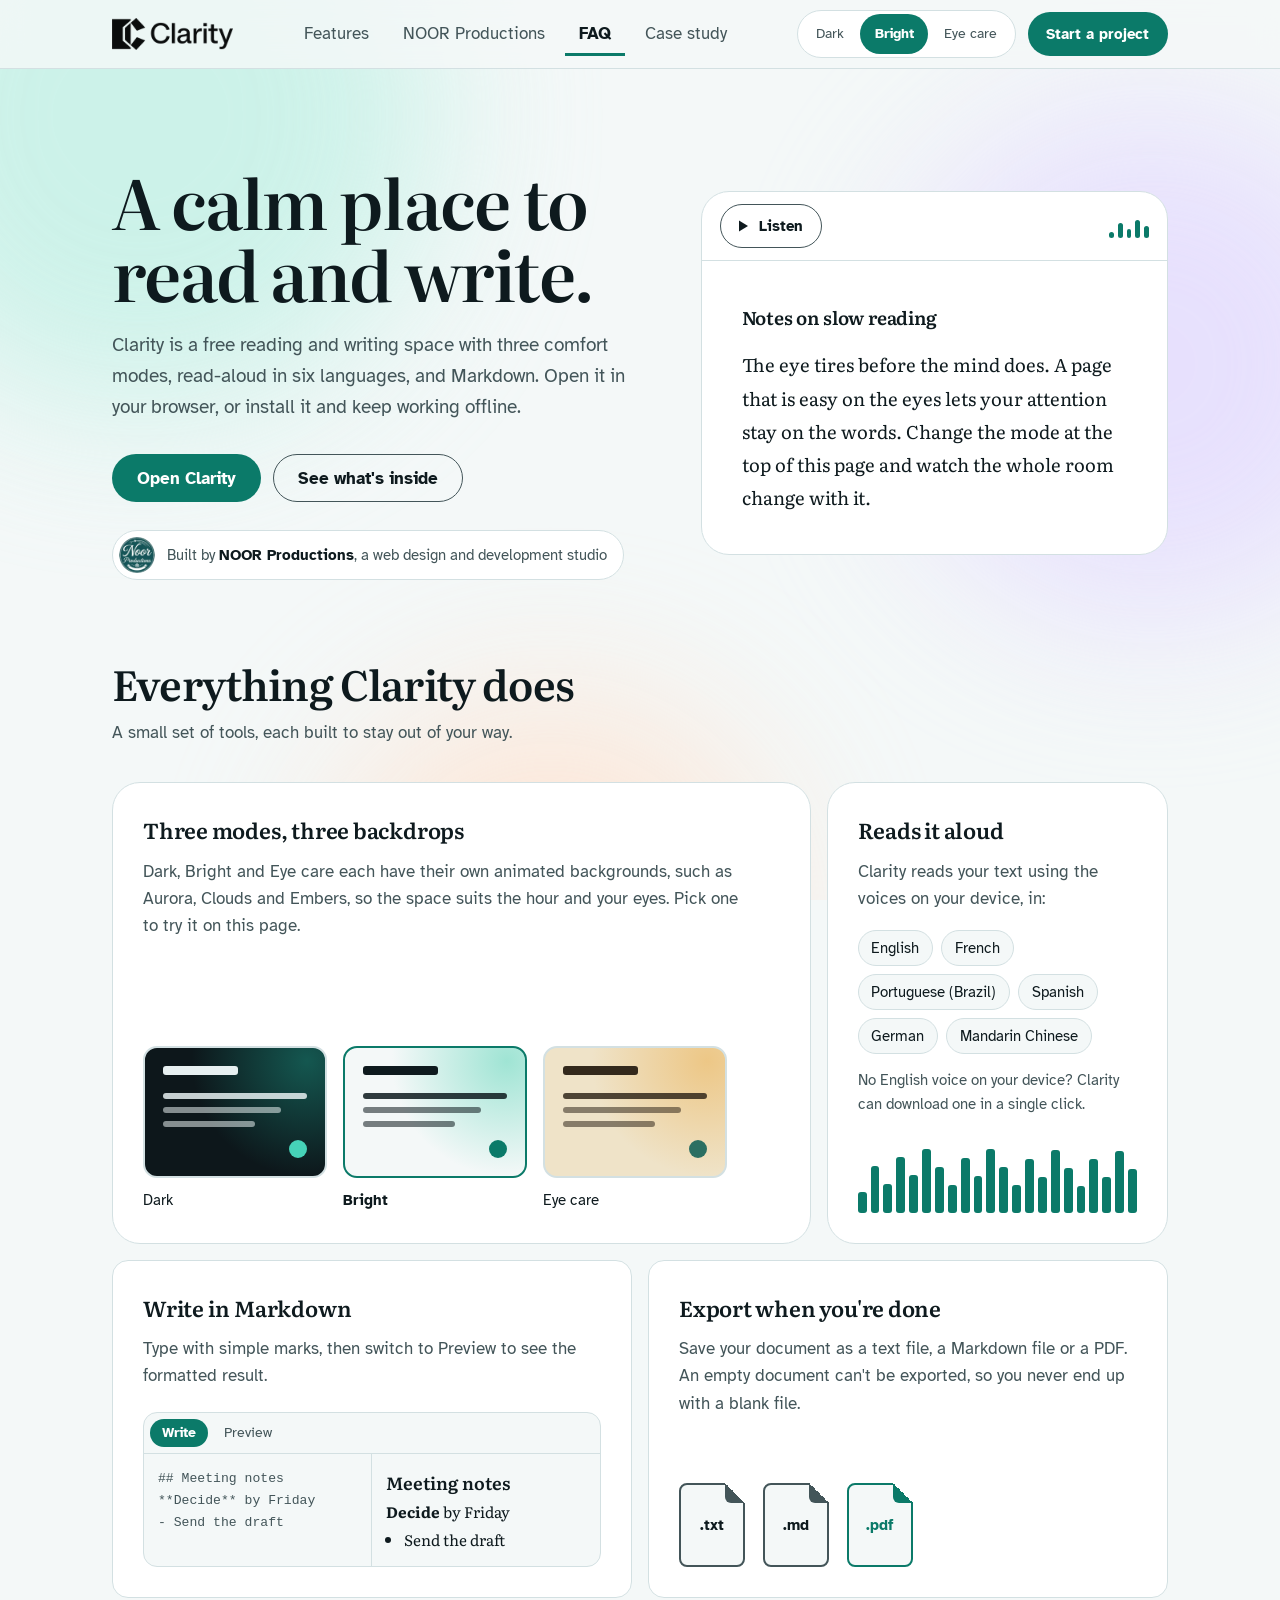
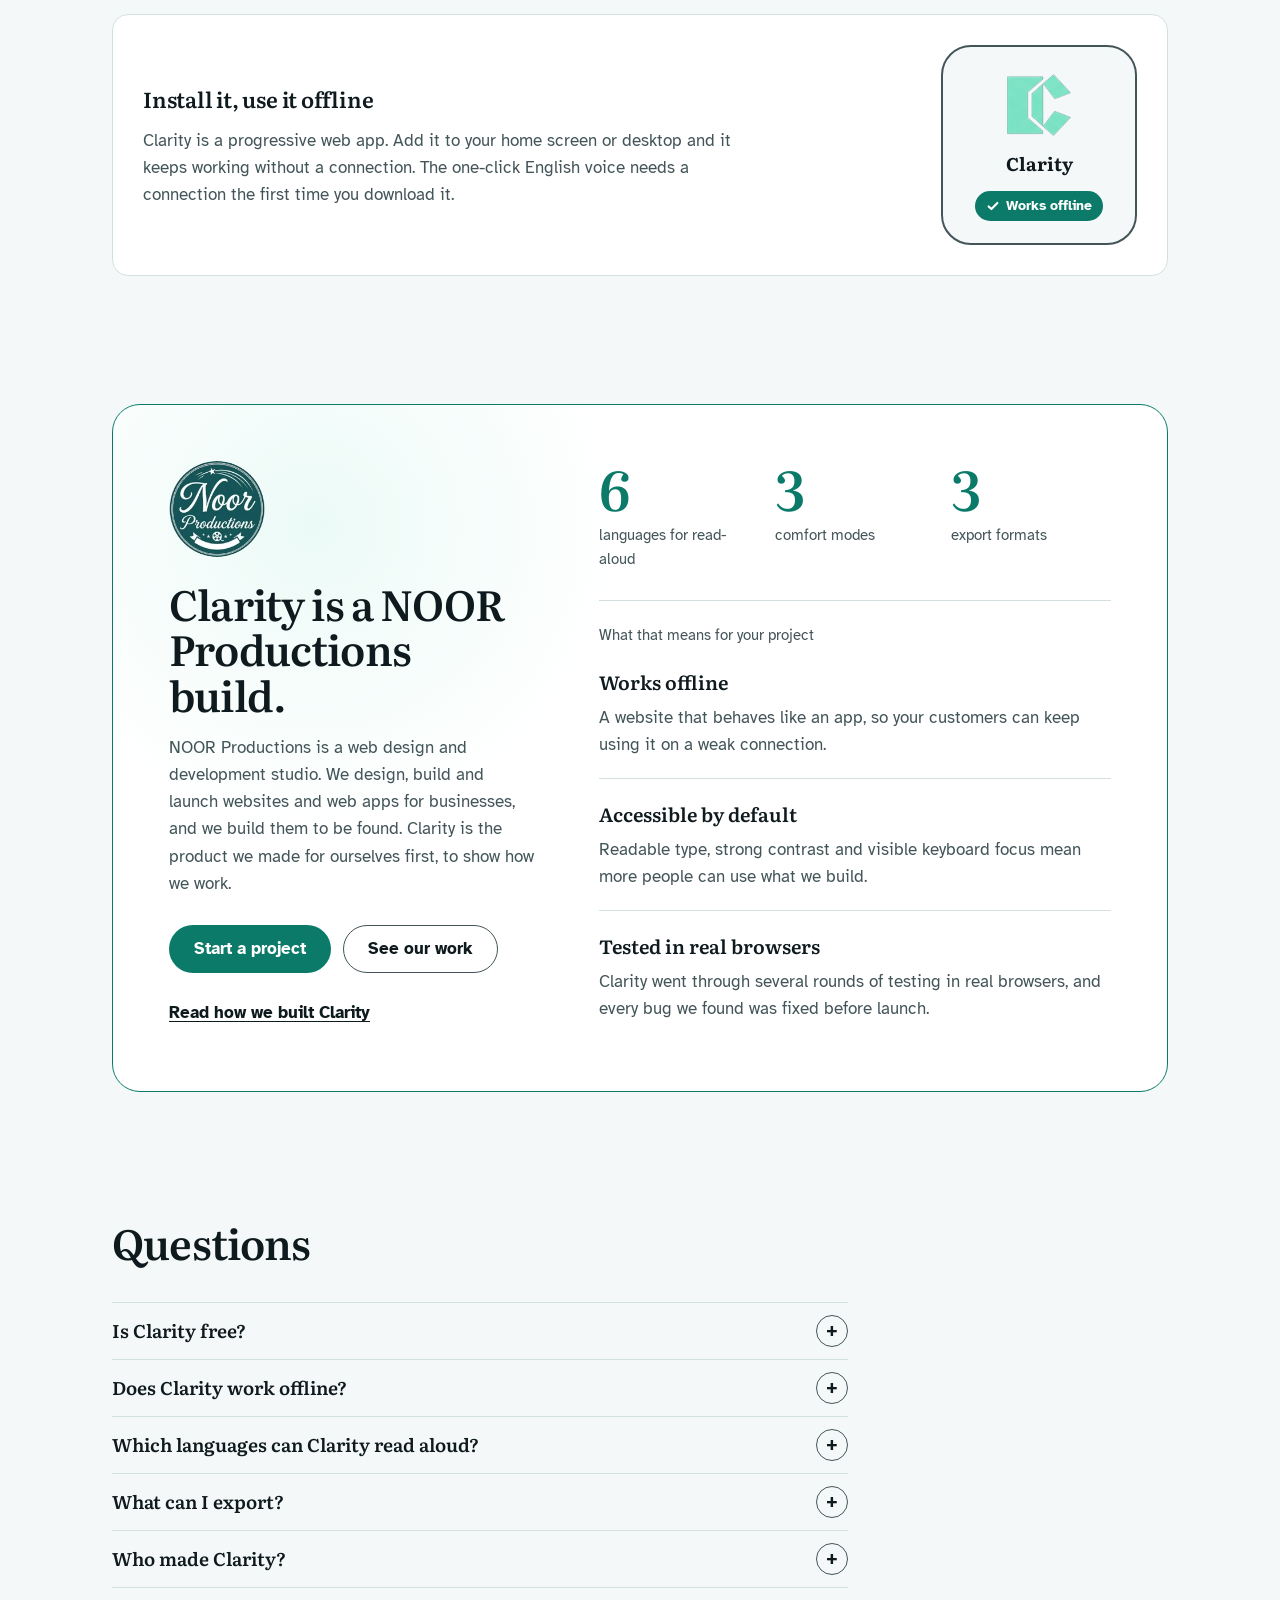
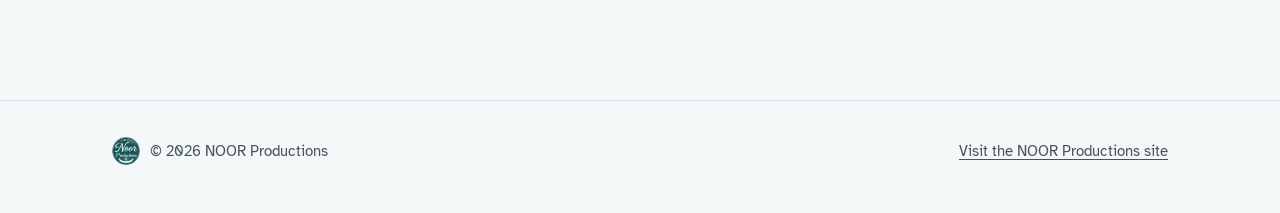
==== index.html @ 16b8c9b9 "main" ====
<!doctype html>
<html lang="en" data-mode="dark">
<head>
<meta charset="utf-8">
<meta name="viewport" content="width=device-width, initial-scale=1">
<title>Clarity: Free Reading &amp; Writing App with Read-Aloud</title>
<meta name="description" content="Free reading and writing app with dark, bright and eye-care modes, read-aloud in six languages, Markdown and offline use. Built by NOOR Productions.">
<meta name="author" content="NOOR Productions">
<meta name="application-name" content="Clarity">
<meta name="robots" content="index, follow, max-image-preview:large">
<meta name="theme-color" content="#0d171b">

<link rel="canonical" href="https://noor-productions.github.io/Clarity-Landing-Page/">
<meta property="og:url" content="https://noor-productions.github.io/Clarity-Landing-Page/">
<meta property="og:image" content="https://noor-productions.github.io/Clarity-Landing-Page/assets/og-image.png">
<meta name="twitter:image" content="https://noor-productions.github.io/Clarity-Landing-Page/assets/og-image.png">

<!--
  TO EDIT LATER: the NOOR Productions links (sk-abdus-sattar.github.io/noor-productions-site)
  still point to the old address. Replace them everywhere once that site has moved.
-->

<meta property="og:type" content="website">
<meta property="og:site_name" content="Clarity by NOOR Productions">
<meta property="og:title" content="Clarity: Free Reading &amp; Writing App with Read-Aloud">
<meta property="og:description" content="Three comfort modes, read-aloud in six languages, Markdown and offline use. Free, built by NOOR Productions.">
<meta property="og:image:width" content="1200">
<meta property="og:image:height" content="630">
<meta property="og:image:alt" content="The Clarity logo with the line: A calm place to read and write.">
<meta name="twitter:card" content="summary_large_image">
<meta name="twitter:title" content="Clarity: Free Reading &amp; Writing App with Read-Aloud">
<meta name="twitter:description" content="Three comfort modes, read-aloud in six languages, Markdown and offline use. Free, built by NOOR Productions.">

<link rel="icon" type="image/png" sizes="32x32" href="assets/favicon-32.png">
<link rel="icon" type="image/png" sizes="16x16" href="assets/favicon-16.png">
<link rel="apple-touch-icon" href="assets/apple-touch-icon-180.png">
<link rel="preconnect" href="https://fonts.googleapis.com">
<link rel="preconnect" href="https://fonts.gstatic.com" crossorigin>
<link href="https://fonts.googleapis.com/css2?family=Atkinson+Hyperlegible:ital,wght@0,400;0,700;1,400;1,700&family=Literata:ital,opsz,wght@0,7..72,400..700;1,7..72,400..700&display=swap" rel="stylesheet">

<script type="application/ld+json">
{
  "@context": "https://schema.org",
  "@graph": [
    {
      "@type": "WebApplication",
      "name": "Clarity",
      "description": "A free reading and writing app with three comfort modes, read-aloud, Markdown, export and offline use.",
      "applicationCategory": "ProductivityApplication",
      "operatingSystem": "Any",
      "browserRequirements": "Requires a modern web browser",
      "inLanguage": "en",
      "url": "https://noor-productions.github.io/Clarity-Landing-Page/",
      "image": "https://noor-productions.github.io/Clarity-Landing-Page/assets/og-image.png",
      "isAccessibleForFree": true,
      "offers": { "@type": "Offer", "price": "0", "priceCurrency": "USD" },
      "featureList": [
        "Dark, Bright and Eye care comfort modes",
        "Read-aloud in English, French, Portuguese (Brazil), Spanish, German and Mandarin Chinese",
        "Markdown writing with preview",
        "Export to .txt, .md and PDF",
        "Installable, works offline"
      ],
      "creator": { "@id": "https://sk-abdus-sattar.github.io/noor-productions-site/#organization" }
    },
    {
      "@type": "Organization",
      "@id": "https://sk-abdus-sattar.github.io/noor-productions-site/#organization",
      "name": "NOOR Productions",
      "url": "https://sk-abdus-sattar.github.io/noor-productions-site/",
      "description": "A web design and development studio that builds websites and web apps for businesses."
    }
  ]
}
</script>

<script>
  // Set the mode before first paint so the page never flashes the wrong theme.
  (function () {
    var mode = "dark";
    try {
      var saved = localStorage.getItem("clarity-landing-mode");
      if (saved === "dark" || saved === "bright" || saved === "eye") mode = saved;
      else if (window.matchMedia && matchMedia("(prefers-color-scheme: light)").matches) mode = "bright";
    } catch (e) {}
    document.documentElement.setAttribute("data-mode", mode);
  })();
</script>

<link rel="stylesheet" href="style.css">
</head>
<body>
<a class="skip" href="#main">Skip to content</a>

<div class="ambient" aria-hidden="true">
  <div class="blob b1"></div><div class="blob b2"></div><div class="blob b3"></div>
</div>

<header class="site-header">
  <div class="wrap bar">
    <a class="brand" href="#top" aria-label="Clarity, back to top">
      <span class="brand-wordmark" aria-hidden="true"></span><span class="brand-mark" aria-hidden="true"></span>
    </a>
    <nav class="nav" aria-label="Page sections">
      <a href="#features" data-spy="features">Features</a>
      <a href="#noor" data-spy="noor">NOOR Productions</a>
      <a href="#faq" data-spy="faq">FAQ</a>
      <a href="case-study.html">Case study</a>
    </nav>
    <div class="bar-end">
      <div class="mode-switch" role="radiogroup" aria-label="Comfort mode">
        <button type="button" role="radio" data-mode-btn="dark" aria-checked="true">Dark</button>
        <button type="button" role="radio" data-mode-btn="bright" aria-checked="false">Bright</button>
        <button type="button" role="radio" data-mode-btn="eye" aria-checked="false">Eye care</button>
      </div>
      <a class="btn btn-primary btn-sm" href="https://sk-abdus-sattar.github.io/noor-productions-site/contact.html">Start a project</a>
    </div>
  </div>
</header>

<main id="main">
  <div class="wrap" id="top">

    <section class="hero" aria-labelledby="hero-title">
      <div>
        <h1 id="hero-title">A calm place to read and write.</h1>
        <p class="lede">Clarity is a free reading and writing space with three comfort modes, read-aloud in six languages, and Markdown. Open it in your browser, or install it and keep working offline.</p>
        <div class="actions">
          <a class="btn btn-primary" href="https://noor-productions.github.io/Clarity/">Open Clarity</a>
          <a class="btn btn-ghost" href="#features">See what's inside</a>
        </div>
        <a class="byline" href="#noor"><span class="logo" aria-hidden="true"></span><span>Built by <strong>NOOR Productions</strong>, a web design and development studio</span></a>
      </div>

      <div class="sheet" aria-label="A sample Clarity page">
        <div class="sheet-bar">
          <button type="button" class="listen" id="listen" aria-pressed="false">
            <svg viewBox="0 0 16 16" aria-hidden="true"><path id="listen-icon" d="M4 2.5v11l9-5.5z"/></svg>
            <span id="listen-label">Listen</span>
          </button>
          <div class="eq eq-sm" data-bars="5" aria-hidden="true"></div>
        </div>
        <div class="sheet-body">
          <p class="sheet-title">Notes on slow reading</p>
          <p id="sample">The eye tires before the mind does. A page that is easy on the eyes lets your attention stay on the words. Change the mode at the top of this page and watch the whole room change with it.</p>
        </div>
      </div>
    </section>

    <section id="features" aria-labelledby="features-title">
      <div class="section-head">
        <h2 id="features-title">Everything Clarity does</h2>
        <p>A small set of tools, each built to stay out of your way.</p>
      </div>

      <div class="bento">
        <article class="tile tile-modes">
          <h3>Three modes, three backdrops</h3>
          <p>Dark, Bright and Eye care each have their own animated backgrounds, such as Aurora, Clouds and Embers, so the space suits the hour and your eyes. Pick one to try it on this page.</p>
          <div class="swatches">
            <button type="button" class="swatch sw-dark" data-swatch="dark" aria-pressed="false"><span class="mini"><b></b><b></b><b></b><b></b><em></em></span><span class="name">Dark</span></button>
            <button type="button" class="swatch sw-bright" data-swatch="bright" aria-pressed="false"><span class="mini"><b></b><b></b><b></b><b></b><em></em></span><span class="name">Bright</span></button>
            <button type="button" class="swatch sw-eye" data-swatch="eye" aria-pressed="false"><span class="mini"><b></b><b></b><b></b><b></b><em></em></span><span class="name">Eye care</span></button>
          </div>
        </article>

        <article class="tile tile-listen">
          <h3>Reads it aloud</h3>
          <p>Clarity reads your text using the voices on your device, in:</p>
          <ul class="chips">
            <li>English</li><li>French</li><li>Portuguese (Brazil)</li><li>Spanish</li><li>German</li><li>Mandarin Chinese</li>
          </ul>
          <p class="note">No English voice on your device? Clarity can download one in a single click.</p>
          <div class="eq eq-lg" data-bars="22" aria-hidden="true"></div>
        </article>

        <article class="tile tile-write">
          <h3>Write in Markdown</h3>
          <p>Type with simple marks, then switch to Preview to see the formatted result.</p>
          <div class="editor" aria-hidden="true">
            <div class="editor-frame">
              <div class="tabs"><span class="on">Write</span><span>Preview</span></div>
              <div class="split">
                <pre>## Meeting notes
**Decide** by Friday
- Send the draft</pre>
                <div class="rendered"><span class="h">Meeting notes</span><strong>Decide</strong> by Friday<ul><li>Send the draft</li></ul></div>
              </div>
            </div>
          </div>
        </article>

        <article class="tile tile-export">
          <h3>Export when you're done</h3>
          <p>Save your document as a text file, a Markdown file or a PDF. An empty document can't be exported, so you never end up with a blank file.</p>
          <div class="files" aria-hidden="true"><span class="file">.txt</span><span class="file">.md</span><span class="file pdf">.pdf</span></div>
        </article>

        <article class="tile tile-offline">
          <div>
            <h3>Install it, use it offline</h3>
            <p>Clarity is a progressive web app. Add it to your home screen or desktop and it keeps working without a connection. The one-click English voice needs a connection the first time you download it.</p>
          </div>
          <div class="phone" aria-hidden="true">
            <span class="mk"></span>
            <span class="nm">Clarity</span>
            <span class="st"><svg viewBox="0 0 16 16"><path d="M3 8.5l3.2 3L13 4.5"/></svg>Works offline</span>
          </div>
        </article>
      </div>
    </section>

    <section class="noor" id="noor" aria-labelledby="noor-title">
      <div class="noor-panel">
        <div class="noor-intro">
          <div class="noor-logo" role="img" aria-label="NOOR Productions logo"></div>
          <h2 id="noor-title">Clarity is a NOOR Productions build.</h2>
          <p>NOOR Productions is a web design and development studio. We design, build and launch websites and web apps for businesses, and we build them to be found. Clarity is the product we made for ourselves first, to show how we work.</p>
          <div class="actions">
            <a class="btn btn-primary" href="https://sk-abdus-sattar.github.io/noor-productions-site/contact.html">Start a project</a>
            <a class="btn btn-ghost" href="https://sk-abdus-sattar.github.io/noor-productions-site/projects.html">See our work</a>
          </div>
          <p class="case-link"><a href="case-study.html">Read how we built Clarity</a></p>
        </div>

        <div>
          <dl class="proof">
            <div><dt>6</dt><dd>languages for read-aloud</dd></div>
            <div><dt>3</dt><dd>comfort modes</dd></div>
            <div><dt>3</dt><dd>export formats</dd></div>
          </dl>
          <p class="points-title">What that means for your project</p>
          <ul class="noor-points">
            <li><h3>Works offline</h3><p>A website that behaves like an app, so your customers can keep using it on a weak connection.</p></li>
            <li><h3>Accessible by default</h3><p>Readable type, strong contrast and visible keyboard focus mean more people can use what we build.</p></li>
            <li><h3>Tested in real browsers</h3><p>Clarity went through several rounds of testing in real browsers, and every bug we found was fixed before launch.</p></li>
          </ul>
        </div>
      </div>
    </section>

    <section class="faq" id="faq" aria-labelledby="faq-title">
      <div class="section-head">
        <h2 id="faq-title">Questions</h2>
      </div>
      <div class="faq-list">
        <details><summary>Is Clarity free?</summary><p>Yes. Clarity is free to use in your browser.</p></details>
        <details><summary>Does Clarity work offline?</summary><p>Yes. Install it from your browser's install button, or use Add to Home Screen on an iPhone or iPad, and it keeps working without a connection. The one-click English voice needs a connection the first time you download it.</p></details>
        <details><summary>Which languages can Clarity read aloud?</summary><p>English, French, Portuguese (Brazil), Spanish, German and Mandarin Chinese, using the voices on your device. If a voice is missing, Clarity tells you. For English, it can download a voice for you in one click.</p></details>
        <details><summary>What can I export?</summary><p>Text (.txt), Markdown (.md) and PDF. An empty document can't be exported.</p></details>
        <details><summary>Who made Clarity?</summary><p>Clarity is built and maintained by <a href="#noor">NOOR Productions</a>, a web design and development studio.</p></details>
      </div>
    </section>

  </div>
</main>

<footer>
  <div class="wrap">
    <span class="who"><i aria-hidden="true"></i>&copy; 2026 NOOR Productions</span>
    <a href="https://sk-abdus-sattar.github.io/noor-productions-site/">Visit the NOOR Productions site</a>
  </div>
</footer>

<script src="script.js"></script>
</body>
</html>
---- style.css ----
/* Clarity landing page + case study
   1. Design tokens (one set per comfort mode)
   2. Base, header, buttons (shared)
   3. Landing page: hero, features, NOOR Productions, FAQ
   4. Case study page
   5. Responsive rules and reduced motion */

:root {
  --font-ui: "Atkinson Hyperlegible", system-ui, -apple-system, "Segoe UI", Roboto, sans-serif;
  --font-read: "Literata", Georgia, "Times New Roman", serif;
  --radius-lg: 28px;
  --radius-md: 16px;
  --maxw: 1120px;
  --gutter: clamp(18px, 4vw, 32px);
  --mark: url("assets/clarity-mark.png");
  --noor-logo: url("assets/noor-logo.webp");
  --wm-white: url("assets/clarity-wordmark-white.png");
  --wm-black: url("assets/clarity-wordmark-black.png");
}

[data-mode="dark"] {
  color-scheme: dark;
  --bg: #0d171b; --bg-glass: rgba(13, 23, 27, 0.8); --panel: #132127;
  --ink: #e7f0f1; --ink-2: #a9bcc0; --line: #27393f;
  --accent: #46d3b8; --accent-ink: #062018;
  --b1: #1fb8a0; --b2: #6a52d9; --b3: #2a7bd1; --blob-o: 0.2;
  --wordmark: var(--wm-white); --wm-w: 111px;
}
[data-mode="bright"] {
  color-scheme: light;
  --bg: #f4f8f8; --bg-glass: rgba(244, 248, 248, 0.82); --panel: #ffffff;
  --ink: #0e1a1e; --ink-2: #435559; --line: #d3e0e2;
  --accent: #0b7a69; --accent-ink: #ffffff;
  --b1: #bff0e4; --b2: #e3d9ff; --b3: #ffe2cf; --blob-o: 0.75;
  --wordmark: var(--wm-black); --wm-w: 121px;
}
[data-mode="eye"] {
  color-scheme: light;
  --bg: #efe3c8; --bg-glass: rgba(239, 227, 200, 0.84); --panel: #f6edd8;
  --ink: #33291c; --ink-2: #5a4d37; --line: #d6c7a4;
  --accent: #2b6f62; --accent-ink: #fbf6ea;
  --b1: #f0c36d; --b2: #b9cf9a; --b3: #e8a98a; --blob-o: 0.4;
  --wordmark: var(--wm-black); --wm-w: 121px;
}

*, *::before, *::after { box-sizing: border-box; }
html { scroll-behavior: smooth; }
body {
  margin: 0; font-family: var(--font-ui); font-size: 1.0625rem; line-height: 1.6;
  color: var(--ink); background: var(--bg);
  transition: background-color 0.5s ease, color 0.5s ease;
  -webkit-font-smoothing: antialiased;
}
h1, h2, h3 { font-family: var(--font-read); font-weight: 600; margin: 0; text-wrap: balance; }
p { margin: 0; }
a { color: inherit; text-underline-offset: 3px; }
:focus-visible { outline: 3px solid var(--accent); outline-offset: 3px; border-radius: 6px; }

.skip { position: absolute; left: 12px; top: -60px; z-index: 50; background: var(--accent); color: var(--accent-ink); padding: 0.7rem 1rem; border-radius: 999px; text-decoration: none; font-weight: 700; }
.skip:focus { top: 12px; }
.wrap { width: 100%; max-width: var(--maxw); margin: 0 auto; padding: 0 var(--gutter); }

/* Backdrop mood per mode */
.ambient { position: fixed; inset: 0; z-index: -1; overflow: hidden; pointer-events: none; }
.blob { position: absolute; border-radius: 50%; filter: blur(80px); opacity: var(--blob-o); transition: background-color 0.8s ease, opacity 0.8s ease; animation: drift 26s ease-in-out infinite alternate; }
.blob.b1 { width: 46vmax; height: 46vmax; left: -12vmax; top: -14vmax; background: var(--b1); }
.blob.b2 { width: 40vmax; height: 40vmax; right: -10vmax; top: 12vh; background: var(--b2); animation-duration: 32s; animation-delay: -8s; }
.blob.b3 { width: 36vmax; height: 36vmax; left: 25vw; bottom: -20vmax; background: var(--b3); animation-duration: 38s; animation-delay: -14s; }
@keyframes drift { to { transform: translate3d(6vmax, 4vmax, 0) scale(1.12); } }

/* Header */
.site-header { position: sticky; top: 0; z-index: 20; background: var(--bg-glass); -webkit-backdrop-filter: blur(14px); backdrop-filter: blur(14px); border-bottom: 1px solid var(--line); transition: background-color 0.5s ease, border-color 0.5s ease; }
.bar { display: flex; align-items: center; justify-content: space-between; gap: 14px; min-height: 68px; }
.brand { display: inline-flex; align-items: center; gap: 10px; font-family: var(--font-read); font-weight: 700; font-size: 1.35rem; letter-spacing: -0.01em; text-decoration: none; min-height: 44px; }
.brand-wordmark { display: block; width: var(--wm-w); height: 32px; background: var(--wordmark) left center / contain no-repeat; flex: none; }
.brand-mark { display: none; width: 32px; height: 32px; background: var(--mark) center / contain no-repeat; flex: none; }
.nav { display: flex; align-items: center; gap: 6px; }
.nav a { display: inline-flex; align-items: center; min-height: 44px; padding: 0 14px; border-radius: 999px; text-decoration: none; color: var(--ink-2); }
.nav a:hover { color: var(--ink); }
.nav a[aria-current="true"], .nav a[aria-current="page"] { color: var(--ink); font-weight: 700; box-shadow: inset 0 -3px 0 var(--accent); border-radius: 0; }
.bar-end { display: flex; align-items: center; gap: 12px; }

.mode-switch { display: inline-flex; padding: 3px; gap: 2px; border: 1px solid var(--line); border-radius: 999px; background: var(--panel); transition: background-color 0.5s ease, border-color 0.5s ease; }
.mode-switch button { font: inherit; font-size: 0.9rem; color: var(--ink-2); background: transparent; border: 0; border-radius: 999px; padding: 0 0.9rem; min-height: 40px; cursor: pointer; }
.mode-switch button[aria-checked="true"] { background: var(--accent); color: var(--accent-ink); font-weight: 700; }

.btn { display: inline-flex; align-items: center; justify-content: center; gap: 0.5rem; font: inherit; font-weight: 700; text-decoration: none; cursor: pointer; min-height: 48px; padding: 0 1.5rem; border-radius: 999px; border: 1px solid transparent; transition: transform 0.15s ease, background-color 0.3s ease; }
.btn-primary { background: var(--accent); color: var(--accent-ink); }
.btn-primary:hover { transform: translateY(-1px); }
.btn-ghost { border-color: var(--ink-2); color: var(--ink); background: transparent; }
.btn-ghost:hover { background: var(--panel); }
.btn-sm { min-height: 44px; padding: 0 1.1rem; font-size: 0.95rem; }

/* Hero */
.hero { display: grid; grid-template-columns: 1.05fr 0.95fr; gap: clamp(32px, 6vw, 72px); align-items: center; padding: clamp(40px, 8vw, 96px) 0 clamp(48px, 7vw, 80px); }
.hero h1 { font-size: clamp(2.5rem, 6.2vw, 4.3rem); line-height: 1.04; letter-spacing: -0.025em; }
.lede { margin-top: 22px; font-size: 1.2rem; color: var(--ink-2); max-width: 34em; }
.actions { margin-top: 32px; display: flex; flex-wrap: wrap; gap: 12px; }
.byline { margin-top: 28px; display: inline-flex; align-items: center; gap: 12px; padding: 6px 16px 6px 6px; border: 1px solid var(--line); border-radius: 999px; background: var(--panel); text-decoration: none; font-size: 0.95rem; color: var(--ink-2); transition: background-color 0.5s ease, border-color 0.5s ease; }
.byline:hover { color: var(--ink); }
.byline .logo { width: 36px; height: 36px; border-radius: 50%; background: var(--noor-logo) center / cover no-repeat; flex: none; }
.byline strong { color: var(--ink); }

.sheet { background: var(--panel); border: 1px solid var(--line); border-radius: var(--radius-lg); overflow: hidden; transition: background-color 0.5s ease, border-color 0.5s ease; }
.sheet-bar { display: flex; align-items: center; justify-content: space-between; gap: 12px; padding: 12px 18px; border-bottom: 1px solid var(--line); }
.listen { display: inline-flex; align-items: center; gap: 0.5rem; font: inherit; font-weight: 700; font-size: 0.95rem; color: var(--ink); background: transparent; border: 1px solid var(--ink-2); border-radius: 999px; min-height: 44px; padding: 0 1.1rem 0 0.9rem; cursor: pointer; }
.listen[aria-pressed="true"] { background: var(--accent); border-color: var(--accent); color: var(--accent-ink); }
.listen svg { width: 16px; height: 16px; fill: currentColor; }
.sheet-body { padding: clamp(22px, 4vw, 40px); }
.sheet-title { font-family: var(--font-read); font-weight: 600; font-size: 1.6rem; letter-spacing: -0.01em; margin-bottom: 14px; }
.sheet-body p { font-family: var(--font-read); font-size: 1.15rem; line-height: 1.8; max-width: 34em; }

.eq { display: flex; align-items: flex-end; gap: 4px; height: 24px; }
.eq i { display: block; flex: 1; min-width: 3px; height: var(--h, 40%); background: var(--accent); border-radius: 3px; transform-origin: bottom; transition: background-color 0.5s ease; }
.eq-sm { width: 40px; }
.eq-lg { height: 72px; }
.is-speaking .eq i { animation: bar 0.9s ease-in-out infinite alternate; animation-delay: var(--d, 0s); }
@keyframes bar { from { transform: scaleY(0.22); } to { transform: scaleY(1); } }

/* Sections */
section { scroll-margin-top: 84px; }
.section-head { max-width: 40rem; margin-bottom: 36px; }
.section-head h2, .noor h2 { font-size: clamp(1.8rem, 3.6vw, 2.6rem); line-height: 1.1; letter-spacing: -0.02em; }
.section-head p { margin-top: 12px; color: var(--ink-2); }

/* Features */
.bento { display: grid; grid-template-columns: repeat(6, minmax(0, 1fr)); gap: 16px; }
.tile { display: flex; flex-direction: column; background: var(--panel); border: 1px solid var(--line); border-radius: var(--radius-md); padding: clamp(20px, 3vw, 30px); transition: background-color 0.5s ease, border-color 0.5s ease; }
.tile h3 { font-size: 1.35rem; letter-spacing: -0.01em; margin-bottom: 10px; }
.tile p { color: var(--ink-2); max-width: 36em; }
.tile-modes { grid-column: span 4; border-radius: var(--radius-lg); }
.tile-listen { grid-column: span 2; border-radius: var(--radius-lg); }
.tile-write, .tile-export { grid-column: span 3; }
.tile-offline { grid-column: span 6; flex-direction: row; align-items: center; justify-content: space-between; gap: 32px; }

.swatches { display: flex; flex-wrap: wrap; gap: 16px; margin-top: auto; padding-top: 26px; }
.swatch { font: inherit; color: var(--ink); background: none; border: 0; padding: 0; cursor: pointer; text-align: left; }
.mini { position: relative; display: block; width: 184px; height: 132px; padding: 18px; border-radius: 14px; border: 2px solid var(--line); background: radial-gradient(circle at 90% 10%, var(--sglow), transparent 58%), var(--sbg); transition: transform 0.2s ease, border-color 0.2s ease; }
.swatch:hover .mini { transform: translateY(-2px); }
.mini b { display: block; height: 6px; border-radius: 3px; background: var(--sink); opacity: 0.85; margin-bottom: 8px; }
.mini b:nth-child(1) { width: 52%; height: 9px; opacity: 1; margin-bottom: 18px; }
.mini b:nth-child(3) { width: 82%; opacity: 0.55; }
.mini b:nth-child(4) { width: 64%; opacity: 0.55; }
.mini em { position: absolute; right: 18px; bottom: 18px; width: 18px; height: 18px; border-radius: 50%; background: var(--sac); }
.swatch .name { display: block; margin-top: 10px; font-size: 0.95rem; }
.swatch[aria-pressed="true"] .mini { border-color: var(--accent); }
.swatch[aria-pressed="true"] .name { font-weight: 700; }
.sw-dark { --sbg: #0d171b; --sink: #e7f0f1; --sac: #46d3b8; --sglow: rgba(31, 184, 160, 0.4); }
.sw-bright { --sbg: #f4f8f8; --sink: #0e1a1e; --sac: #0b7a69; --sglow: rgba(150, 226, 208, 0.9); }
.sw-eye { --sbg: #efe3c8; --sink: #33291c; --sac: #2b6f62; --sglow: rgba(235, 176, 80, 0.55); }

.chips { list-style: none; margin: 18px 0 0; padding: 0; display: flex; flex-wrap: wrap; gap: 8px; }
.chips li { font-size: 0.95rem; padding: 0.3rem 0.8rem; border: 1px solid var(--line); border-radius: 999px; background: var(--bg); transition: background-color 0.5s ease, border-color 0.5s ease; }
.tile-listen .note { margin-top: 14px; font-size: 0.95rem; color: var(--ink-2); }
.tile-listen .eq-lg { margin-top: auto; padding-top: 24px; box-sizing: content-box; }

.editor { margin-top: auto; padding-top: 22px; }
.editor-frame { border: 1px solid var(--line); border-radius: 14px; overflow: hidden; background: var(--bg); transition: background-color 0.5s ease, border-color 0.5s ease; }
.tabs { display: flex; gap: 4px; padding: 6px; border-bottom: 1px solid var(--line); }
.tabs span { font-size: 0.85rem; padding: 0.2rem 0.75rem; border-radius: 999px; color: var(--ink-2); }
.tabs span.on { background: var(--accent); color: var(--accent-ink); font-weight: 700; }
.split { display: grid; grid-template-columns: 1fr 1fr; }
.split pre { margin: 0; padding: 14px; border-right: 1px solid var(--line); font: 0.82rem/1.7 ui-monospace, SFMono-Regular, Menlo, Consolas, monospace; color: var(--ink-2); white-space: pre-wrap; }
.split .rendered { padding: 14px; font-family: var(--font-read); font-size: 0.95rem; line-height: 1.6; }
.split .rendered .h { display: block; font-size: 1.1rem; font-weight: 600; margin-bottom: 4px; }
.split .rendered ul { margin: 4px 0 0; padding-left: 1.1rem; }

.files { display: flex; gap: 18px; margin-top: auto; padding-top: 24px; }
.file { position: relative; width: 66px; height: 84px; display: grid; place-items: center; border: 2px solid var(--ink-2); border-radius: 8px; background: var(--bg); font-weight: 700; font-size: 0.95rem; transition: background-color 0.5s ease; }
.file::after { content: ""; position: absolute; top: -2px; right: -2px; width: 20px; height: 20px; background: linear-gradient(225deg, var(--panel) 50%, var(--ink-2) 50%); border-bottom-left-radius: 6px; }
.file.pdf { border-color: var(--accent); color: var(--accent); }
.file.pdf::after { background: linear-gradient(225deg, var(--panel) 50%, var(--accent) 50%); }

.phone { flex: none; width: 196px; padding: 26px 16px 22px; border: 2px solid var(--ink-2); border-radius: 30px; background: var(--bg); display: flex; flex-direction: column; align-items: center; gap: 12px; text-align: center; transition: background-color 0.5s ease; }
.phone .mk { width: 64px; height: 64px; background: var(--mark) center / contain no-repeat; }
.phone .nm { font-family: var(--font-read); font-weight: 700; font-size: 1.15rem; }
.phone .st { white-space: nowrap; display: inline-flex; align-items: center; gap: 6px; font-size: 0.85rem; padding: 0.25rem 0.7rem; border-radius: 999px; background: var(--accent); color: var(--accent-ink); font-weight: 700; }
.phone .st svg { width: 14px; height: 14px; stroke: currentColor; fill: none; stroke-width: 2.4; stroke-linecap: round; stroke-linejoin: round; }

/* NOOR Productions */
.noor { margin-top: clamp(72px, 10vw, 128px); }
.noor-panel { position: relative; overflow: hidden; display: grid; grid-template-columns: minmax(0, 5fr) minmax(0, 7fr); gap: clamp(28px, 5vw, 64px); padding: clamp(24px, 5vw, 56px); border: 1px solid var(--accent); border-radius: var(--radius-lg); background: var(--panel); transition: background-color 0.5s ease; }
.noor-panel::before { content: ""; position: absolute; left: -12%; top: -30%; width: 62%; aspect-ratio: 1; background: radial-gradient(circle, var(--b1), transparent 66%); opacity: 0.3; pointer-events: none; }
.noor-panel > * { position: relative; }
.noor-logo { width: 96px; height: 96px; border-radius: 50%; background: var(--noor-logo) center / cover no-repeat; margin-bottom: 24px; }
.noor-intro p { margin-top: 16px; color: var(--ink-2); }
.noor-intro .actions { margin-top: 28px; }
.noor-intro .case-link { margin-top: 18px; }
.noor-intro .case-link a { display: inline-flex; align-items: center; min-height: 44px; font-weight: 700; color: var(--ink); }
.proof { display: grid; grid-template-columns: repeat(3, 1fr); gap: 16px; margin: 0 0 8px; padding: 0 0 28px; border-bottom: 1px solid var(--line); }
.proof div { min-width: 0; }
.proof dt { font-family: var(--font-read); font-weight: 600; font-size: clamp(2.2rem, 5vw, 3.4rem); line-height: 1; letter-spacing: -0.03em; color: var(--accent); }
.proof dd { margin: 8px 0 0; color: var(--ink-2); font-size: 0.95rem; }
.noor-points { margin: 0; padding: 0; list-style: none; }
.noor-points li { padding: 20px 0; border-bottom: 1px solid var(--line); }
.noor-points li:last-child { border-bottom: 0; padding-bottom: 0; }
.noor-points h3 { font-size: 1.2rem; margin-bottom: 6px; }
.noor-points p { color: var(--ink-2); max-width: 36em; }
.points-title { font-size: 0.95rem; color: var(--ink-2); margin: 22px 0 0; }

/* FAQ */
.faq { margin-top: clamp(72px, 10vw, 128px); }
.faq-list { max-width: 46rem; border-top: 1px solid var(--line); }
.faq details { border-bottom: 1px solid var(--line); }
.faq summary { display: flex; align-items: center; justify-content: space-between; gap: 16px; min-height: 56px; padding: 12px 0; cursor: pointer; font-family: var(--font-read); font-weight: 600; font-size: 1.15rem; list-style: none; }
.faq summary::-webkit-details-marker { display: none; }
.faq summary::after { content: "+"; flex: none; width: 32px; height: 32px; display: grid; place-items: center; border: 1px solid var(--ink-2); border-radius: 50%; font-family: var(--font-ui); font-size: 1.2rem; line-height: 1; }
.faq details[open] summary::after { content: "\2212"; background: var(--accent); border-color: var(--accent); color: var(--accent-ink); }
.faq details p { padding: 0 48px 20px 0; color: var(--ink-2); max-width: 38em; }

footer { margin-top: clamp(64px, 9vw, 112px); border-top: 1px solid var(--line); padding: 28px 0 40px; color: var(--ink-2); font-size: 0.95rem; }
footer .wrap { display: flex; flex-wrap: wrap; align-items: center; justify-content: space-between; gap: 12px; }
footer .who { display: inline-flex; align-items: center; gap: 10px; }
footer .who i { width: 28px; height: 28px; border-radius: 50%; background: var(--noor-logo) center / cover no-repeat; }
footer a { display: inline-flex; align-items: center; min-height: 44px; }

/* Case study */
.crumbs { padding-top: 28px; font-size: 0.95rem; color: var(--ink-2); }
.crumbs a { display: inline-flex; align-items: center; min-height: 44px; }
.intro { padding: clamp(12px, 3vw, 28px) 0 clamp(40px, 6vw, 72px); max-width: 50rem; }
.intro h1 { font-size: clamp(2.4rem, 6vw, 4.1rem); line-height: 1.05; letter-spacing: -0.025em; }
.intro .lede { margin-top: 22px; font-size: 1.25rem; color: var(--ink-2); max-width: 36em; }

.glance { display: grid; grid-template-columns: repeat(3, minmax(0, 1fr)); gap: clamp(16px, 3vw, 40px); margin: 0 0 clamp(48px, 7vw, 88px); padding: 24px 0; border-top: 1px solid var(--line); border-bottom: 1px solid var(--line); }
.glance dt { font-size: 0.95rem; color: var(--ink-2); }
.glance dd { margin: 6px 0 0; font-family: var(--font-read); font-weight: 600; font-size: 1.15rem; line-height: 1.35; }

.story { display: grid; grid-template-columns: minmax(0, 1fr); gap: 0; }
.block { display: grid; grid-template-columns: minmax(0, 4fr) minmax(0, 8fr); gap: clamp(20px, 5vw, 64px); padding: clamp(28px, 5vw, 56px) 0; border-top: 1px solid var(--line); }
.block h2 { font-size: clamp(1.5rem, 2.8vw, 2rem); line-height: 1.15; letter-spacing: -0.015em; }
.prose { max-width: 40rem; }
.prose p { font-size: 1.1rem; line-height: 1.8; color: var(--ink); }
.prose p + p { margin-top: 1.1em; }
.prose strong { font-weight: 700; }

.compare { display: grid; grid-template-columns: 1fr 1fr; gap: 14px; margin: 28px 0 0; }
.compare figure { margin: 0; }
.compare .shot { padding: 20px; border-radius: var(--radius-md); font-family: var(--font-read); font-size: 1.05rem; line-height: 1.7; border: 1px solid var(--line); min-height: 150px; }
.shot.before { background: #eceff1; color: #aeb6bb; border-color: #dfe3e6; }
.shot.after { background: #0d171b; color: #e7f0f1; border-color: #27393f; }
.compare figcaption { margin-top: 8px; font-size: 0.9rem; color: var(--ink-2); }
.prose .compare-note { margin-top: 10px; font-size: 0.9rem; line-height: 1.5; color: var(--ink-2); }

.facts { list-style: none; margin: 0; padding: 0; }
.facts li { padding: 14px 0; border-bottom: 1px solid var(--line); display: grid; grid-template-columns: minmax(0, 11rem) minmax(0, 1fr); gap: 16px; }
.facts li:first-child { padding-top: 0; }
.facts li:last-child { border-bottom: 0; padding-bottom: 0; }
.facts b { font-family: var(--font-read); font-weight: 600; }
.facts span { color: var(--ink-2); }

.fix + .fix { margin-top: 36px; padding-top: 36px; border-top: 1px dashed var(--line); }
.fix h3 { font-size: 1.3rem; margin-bottom: 12px; letter-spacing: -0.01em; }
.fix p strong { color: var(--accent); }

.cta { margin: clamp(64px, 9vw, 112px) 0 0; position: relative; overflow: hidden; display: grid; grid-template-columns: auto minmax(0, 1fr); gap: clamp(20px, 4vw, 40px); align-items: center; padding: clamp(24px, 5vw, 48px); border: 1px solid var(--accent); border-radius: var(--radius-lg); background: var(--panel); transition: background-color 0.5s ease; }
.cta::before { content: ""; position: absolute; left: -10%; top: -60%; width: 55%; aspect-ratio: 1; background: radial-gradient(circle, var(--b1), transparent 66%); opacity: 0.3; pointer-events: none; }
.cta > * { position: relative; }
.cta .actions { margin-top: 28px; }
.cta .logo { width: 88px; height: 88px; border-radius: 50%; background: var(--noor-logo) center / cover no-repeat; }
.cta h2 { font-size: clamp(1.6rem, 3.2vw, 2.3rem); line-height: 1.12; letter-spacing: -0.02em; }
.cta p { margin-top: 12px; color: var(--ink-2); max-width: 38em; }

footer { margin-top: clamp(64px, 9vw, 112px); border-top: 1px solid var(--line); padding: 28px 0 40px; color: var(--ink-2); font-size: 0.95rem; }
footer .wrap { display: flex; flex-wrap: wrap; align-items: center; justify-content: space-between; gap: 12px; }
footer .who { display: inline-flex; align-items: center; gap: 10px; }
footer .who i { width: 28px; height: 28px; border-radius: 50%; background: var(--noor-logo) center / cover no-repeat; }
footer a { display: inline-flex; align-items: center; min-height: 44px; }

@media (max-width: 960px) {
  .hero, .noor-panel { grid-template-columns: 1fr; }
  .tile-modes, .tile-listen, .tile-write, .tile-export, .tile-offline { grid-column: span 6; }
  .tile-offline { flex-direction: column; align-items: flex-start; }
}
@media (max-width: 760px) {
  .nav, .bar-end .btn { display: none; }
}
@media (max-width: 480px) {
  .mode-switch button { padding: 0 0.7rem; font-size: 0.85rem; }
  .split { grid-template-columns: 1fr; }
  .split pre { border-right: 0; border-bottom: 1px solid var(--line); }
  .proof { grid-template-columns: 1fr 1fr 1fr; gap: 10px; }
  .faq details p { padding-right: 0; }
}
@media (max-width: 400px) {
  /* Show only the mark portion of the wordmark, so it stays high-contrast in every mode */
  .brand-wordmark { width: 33px; background-size: auto 32px; }
}
@media (max-width: 860px) {
  .block { grid-template-columns: 1fr; gap: 16px; }
  .glance { grid-template-columns: 1fr; }
  .cta { grid-template-columns: 1fr; }
  .facts li { grid-template-columns: 1fr; gap: 2px; }
}
@media (max-width: 520px) {
  .compare { grid-template-columns: 1fr; }
}
@media (prefers-reduced-motion: reduce) {
  html { scroll-behavior: auto; }
  *, *::before, *::after { animation: none !important; transition: none !important; }
}
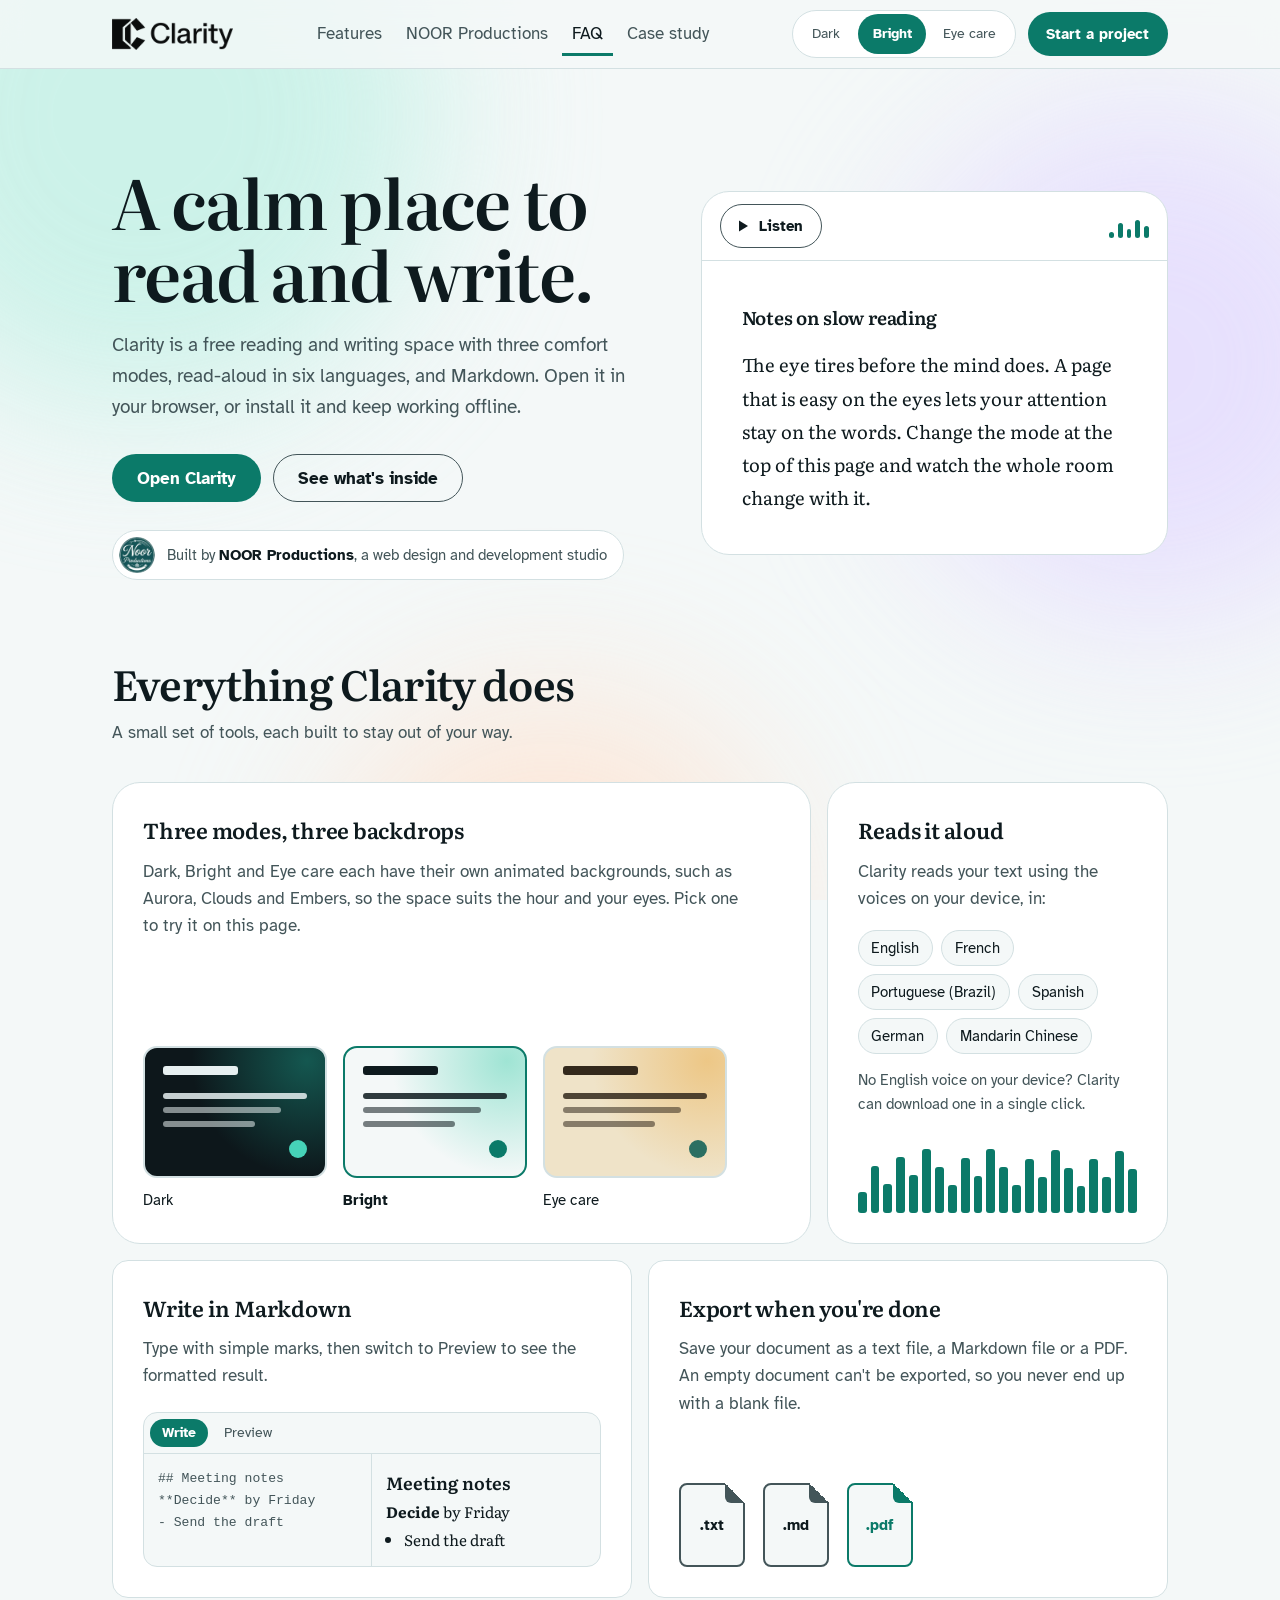
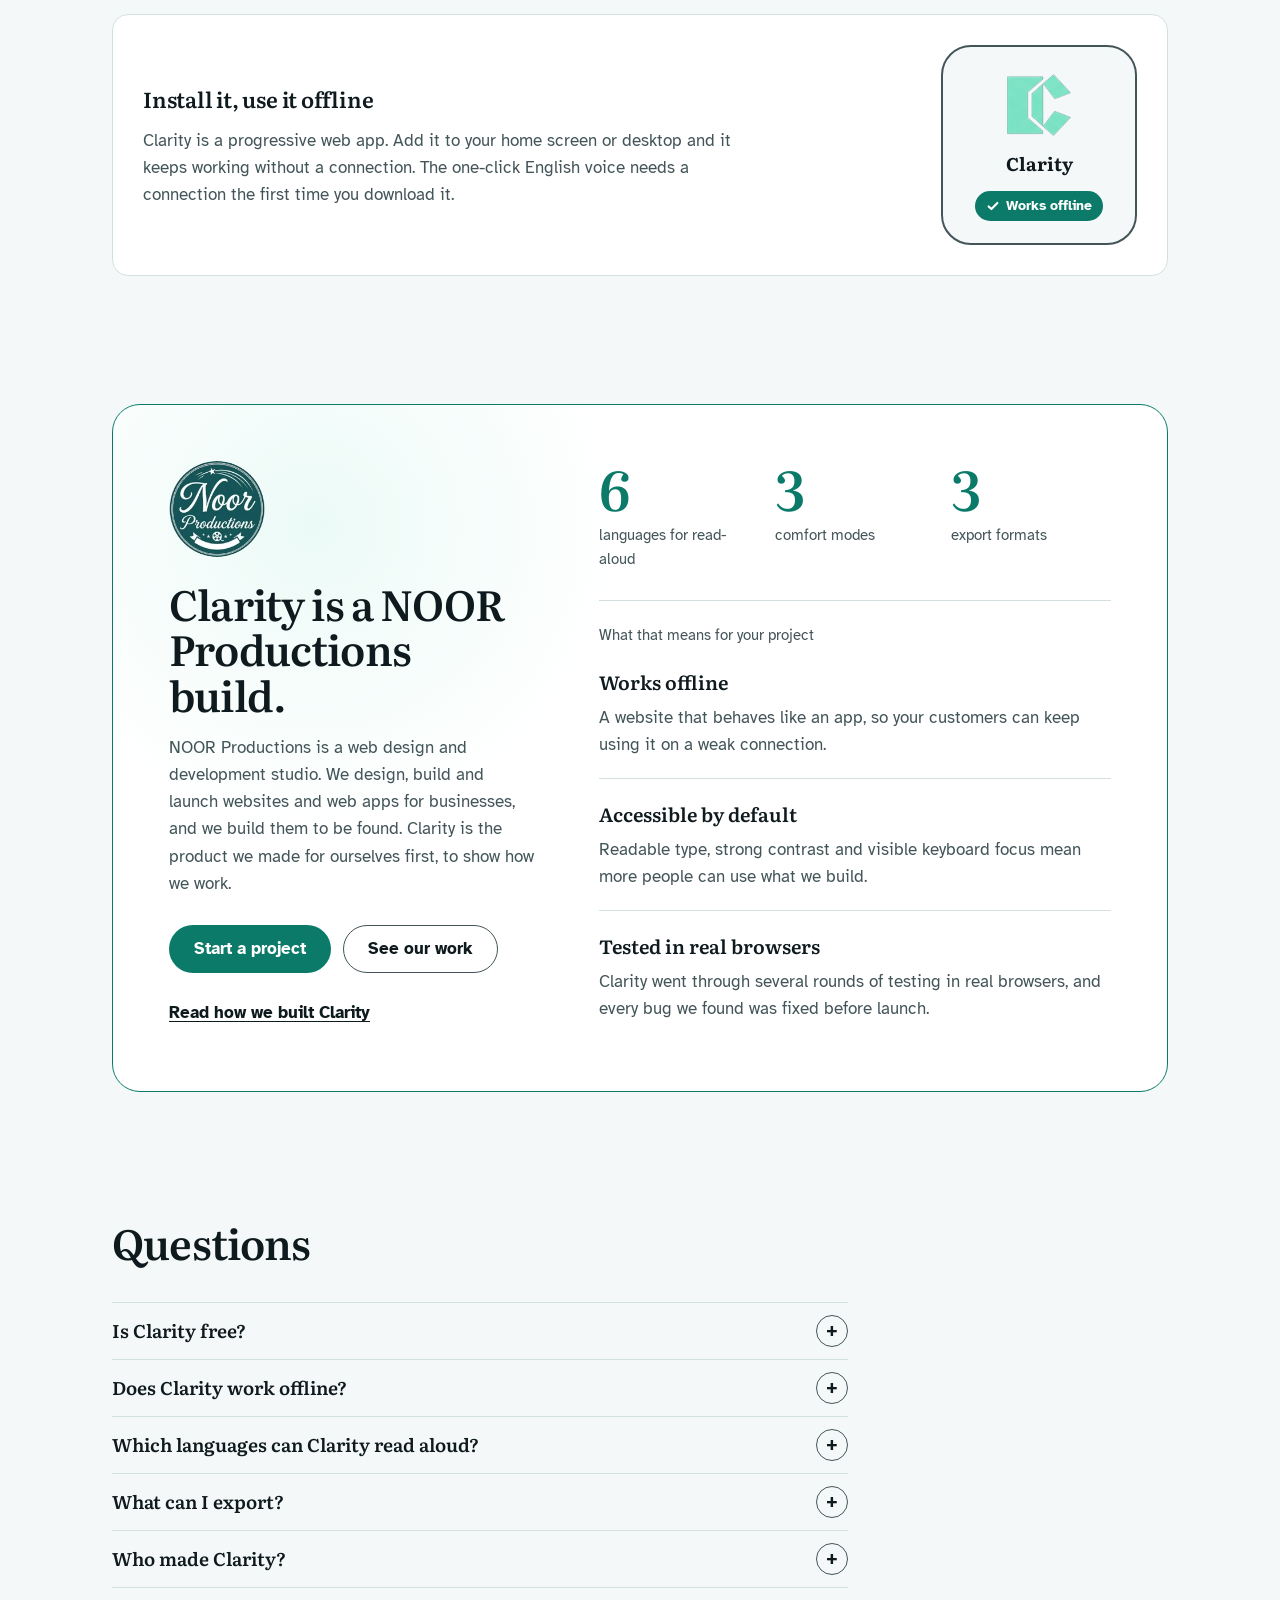
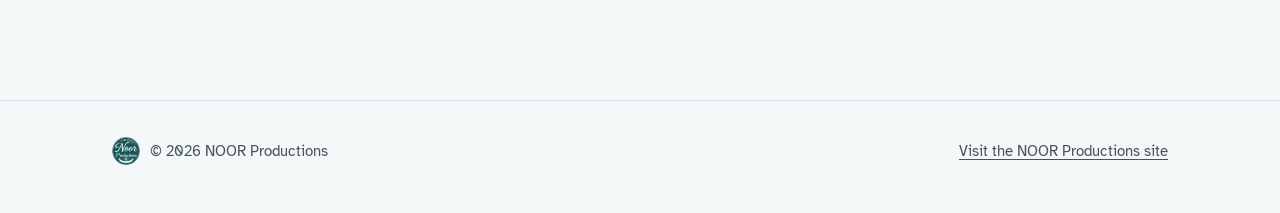
==== commit bdd13b79: "main" ====
--- a/index.html
+++ b/index.html
@@ -101,17 +101,18 @@
     <a class="brand" href="#top" aria-label="Clarity, back to top">
       <span class="brand-wordmark" aria-hidden="true"></span><span class="brand-mark" aria-hidden="true"></span>
     </a>
-    <nav class="nav" aria-label="Page sections">
-      <a href="#features" data-spy="features">Features</a>
-      <a href="#noor" data-spy="noor">NOOR Productions</a>
-      <a href="#faq" data-spy="faq">FAQ</a>
+    <nav class="nav" aria-label="Main">
+      <a href="./#features" data-spy="features">Features</a>
+      <a href="./#noor" data-spy="noor">NOOR Productions</a>
+      <a href="./#faq" data-spy="faq">FAQ</a>
       <a href="case-study.html">Case study</a>
     </nav>
     <div class="bar-end">
       <div class="mode-switch" role="radiogroup" aria-label="Comfort mode">
-        <button type="button" role="radio" data-mode-btn="dark" aria-checked="true">Dark</button>
-        <button type="button" role="radio" data-mode-btn="bright" aria-checked="false">Bright</button>
-        <button type="button" role="radio" data-mode-btn="eye" aria-checked="false">Eye care</button>
+        <span class="mode-pill" aria-hidden="true"></span>
+        <button type="button" role="radio" data-mode-btn="dark" data-label="Dark" aria-checked="false">Dark</button>
+        <button type="button" role="radio" data-mode-btn="bright" data-label="Bright" aria-checked="false">Bright</button>
+        <button type="button" role="radio" data-mode-btn="eye" data-label="Eye care" aria-checked="false">Eye care</button>
       </div>
       <a class="btn btn-primary btn-sm" href="https://sk-abdus-sattar.github.io/noor-productions-site/contact.html">Start a project</a>
     </div>
--- a/style.css
+++ b/style.css
@@ -43,6 +43,15 @@
   --wordmark: var(--wm-black); --wm-w: 121px;
 }
 
+/* Eye care on larger screens: a warmer, all-amber palette (phones keep the base look above) */
+@media (min-width: 861px) {
+  [data-mode="eye"] {
+    --bg: #f0dfb8; --bg-glass: rgba(240, 223, 184, 0.86); --panel: #f8ecd0;
+    --ink-2: #55472d; --line: #d9c391;
+    --b1: #f3b658; --b2: #f1cf86; --b3: #e8a06c; --blob-o: 0.55;
+  }
+}
+
 *, *::before, *::after { box-sizing: border-box; }
 html { scroll-behavior: smooth; }
 body {
@@ -74,17 +83,26 @@
 .brand { display: inline-flex; align-items: center; gap: 10px; font-family: var(--font-read); font-weight: 700; font-size: 1.35rem; letter-spacing: -0.01em; text-decoration: none; min-height: 44px; }
 .brand-wordmark { display: block; width: var(--wm-w); height: 32px; background: var(--wordmark) left center / contain no-repeat; flex: none; }
 .brand-mark { display: none; width: 32px; height: 32px; background: var(--mark) center / contain no-repeat; flex: none; }
-.nav { display: flex; align-items: center; gap: 6px; }
-.nav a { display: inline-flex; align-items: center; min-height: 44px; padding: 0 14px; border-radius: 999px; text-decoration: none; color: var(--ink-2); }
+.nav { display: flex; align-items: center; gap: 4px; }
+.nav a { display: inline-flex; align-items: center; min-height: 44px; padding: 0 10px; border-radius: 999px; text-decoration: none; white-space: nowrap; color: var(--ink-2); }
 .nav a:hover { color: var(--ink); }
-.nav a[aria-current="true"], .nav a[aria-current="page"] { color: var(--ink); font-weight: 700; box-shadow: inset 0 -3px 0 var(--accent); border-radius: 0; }
+.nav a[aria-current="true"], .nav a[aria-current="page"] { color: var(--ink); box-shadow: inset 0 -3px 0 var(--accent); border-radius: 0; }
 .bar-end { display: flex; align-items: center; gap: 12px; }
 
-.mode-switch { display: inline-flex; padding: 3px; gap: 2px; border: 1px solid var(--line); border-radius: 999px; background: var(--panel); transition: background-color 0.5s ease, border-color 0.5s ease; }
-.mode-switch button { font: inherit; font-size: 0.9rem; color: var(--ink-2); background: transparent; border: 0; border-radius: 999px; padding: 0 0.9rem; min-height: 40px; cursor: pointer; }
-.mode-switch button[aria-checked="true"] { background: var(--accent); color: var(--accent-ink); font-weight: 700; }
-
-.btn { display: inline-flex; align-items: center; justify-content: center; gap: 0.5rem; font: inherit; font-weight: 700; text-decoration: none; cursor: pointer; min-height: 48px; padding: 0 1.5rem; border-radius: 999px; border: 1px solid transparent; transition: transform 0.15s ease, background-color 0.3s ease; }
+.mode-switch { position: relative; display: inline-flex; padding: 3px; gap: 2px; border: 1px solid var(--line); border-radius: 999px; background: var(--panel); transition: background-color 0.5s ease, border-color 0.5s ease; }
+.mode-pill { position: absolute; top: 3px; left: 0; width: 0; height: calc(100% - 6px); border-radius: 999px; background: var(--accent); pointer-events: none; transition: transform 0.4s cubic-bezier(0.65, 0, 0.35, 1), width 0.4s cubic-bezier(0.65, 0, 0.35, 1), background-color 0.5s ease; }
+.mode-switch button { position: relative; z-index: 1; display: inline-flex; flex-direction: column; align-items: center; justify-content: center; font: inherit; font-size: 0.9rem; white-space: nowrap; color: var(--ink-2); background: transparent; border: 0; border-radius: 999px; padding: 0 0.9rem; min-height: 40px; cursor: pointer; transition: color 0.3s ease; }
+.mode-switch button::after { content: attr(data-label); display: block; height: 0; overflow: hidden; visibility: hidden; font-weight: 700; }
+.mode-switch button[aria-checked="true"] { color: var(--accent-ink); font-weight: 700; }
+
+/* Smooth mode change: a circle of the new mode grows out from the control that was clicked */
+::view-transition-old(root), ::view-transition-new(root) { animation: none; mix-blend-mode: normal; }
+::view-transition-old(root) { z-index: 1; }
+::view-transition-new(root) { z-index: 2; }
+/* Fallback for browsers without view transitions: fade every colour */
+.mode-fading, .mode-fading *, .mode-fading *::before, .mode-fading *::after { transition: background-color 0.6s ease, color 0.6s ease, border-color 0.6s ease, fill 0.6s ease !important; }
+
+.btn { display: inline-flex; align-items: center; justify-content: center; gap: 0.5rem; font: inherit; font-weight: 700; text-decoration: none; cursor: pointer; min-height: 48px; padding: 0 1.5rem; border-radius: 999px; border: 1px solid transparent; white-space: nowrap; transition: transform 0.15s ease, background-color 0.3s ease; }
 .btn-primary { background: var(--accent); color: var(--accent-ink); }
 .btn-primary:hover { transform: translateY(-1px); }
 .btn-ghost { border-color: var(--ink-2); color: var(--ink); background: transparent; }
@@ -271,8 +289,11 @@
   .tile-modes, .tile-listen, .tile-write, .tile-export, .tile-offline { grid-column: span 6; }
   .tile-offline { flex-direction: column; align-items: flex-start; }
 }
-@media (max-width: 760px) {
-  .nav, .bar-end .btn { display: none; }
+@media (max-width: 1090px) {
+  .bar-end .btn { display: none; }
+}
+@media (max-width: 920px) {
+  .nav { display: none; }
 }
 @media (max-width: 480px) {
   .mode-switch button { padding: 0 0.7rem; font-size: 0.85rem; }
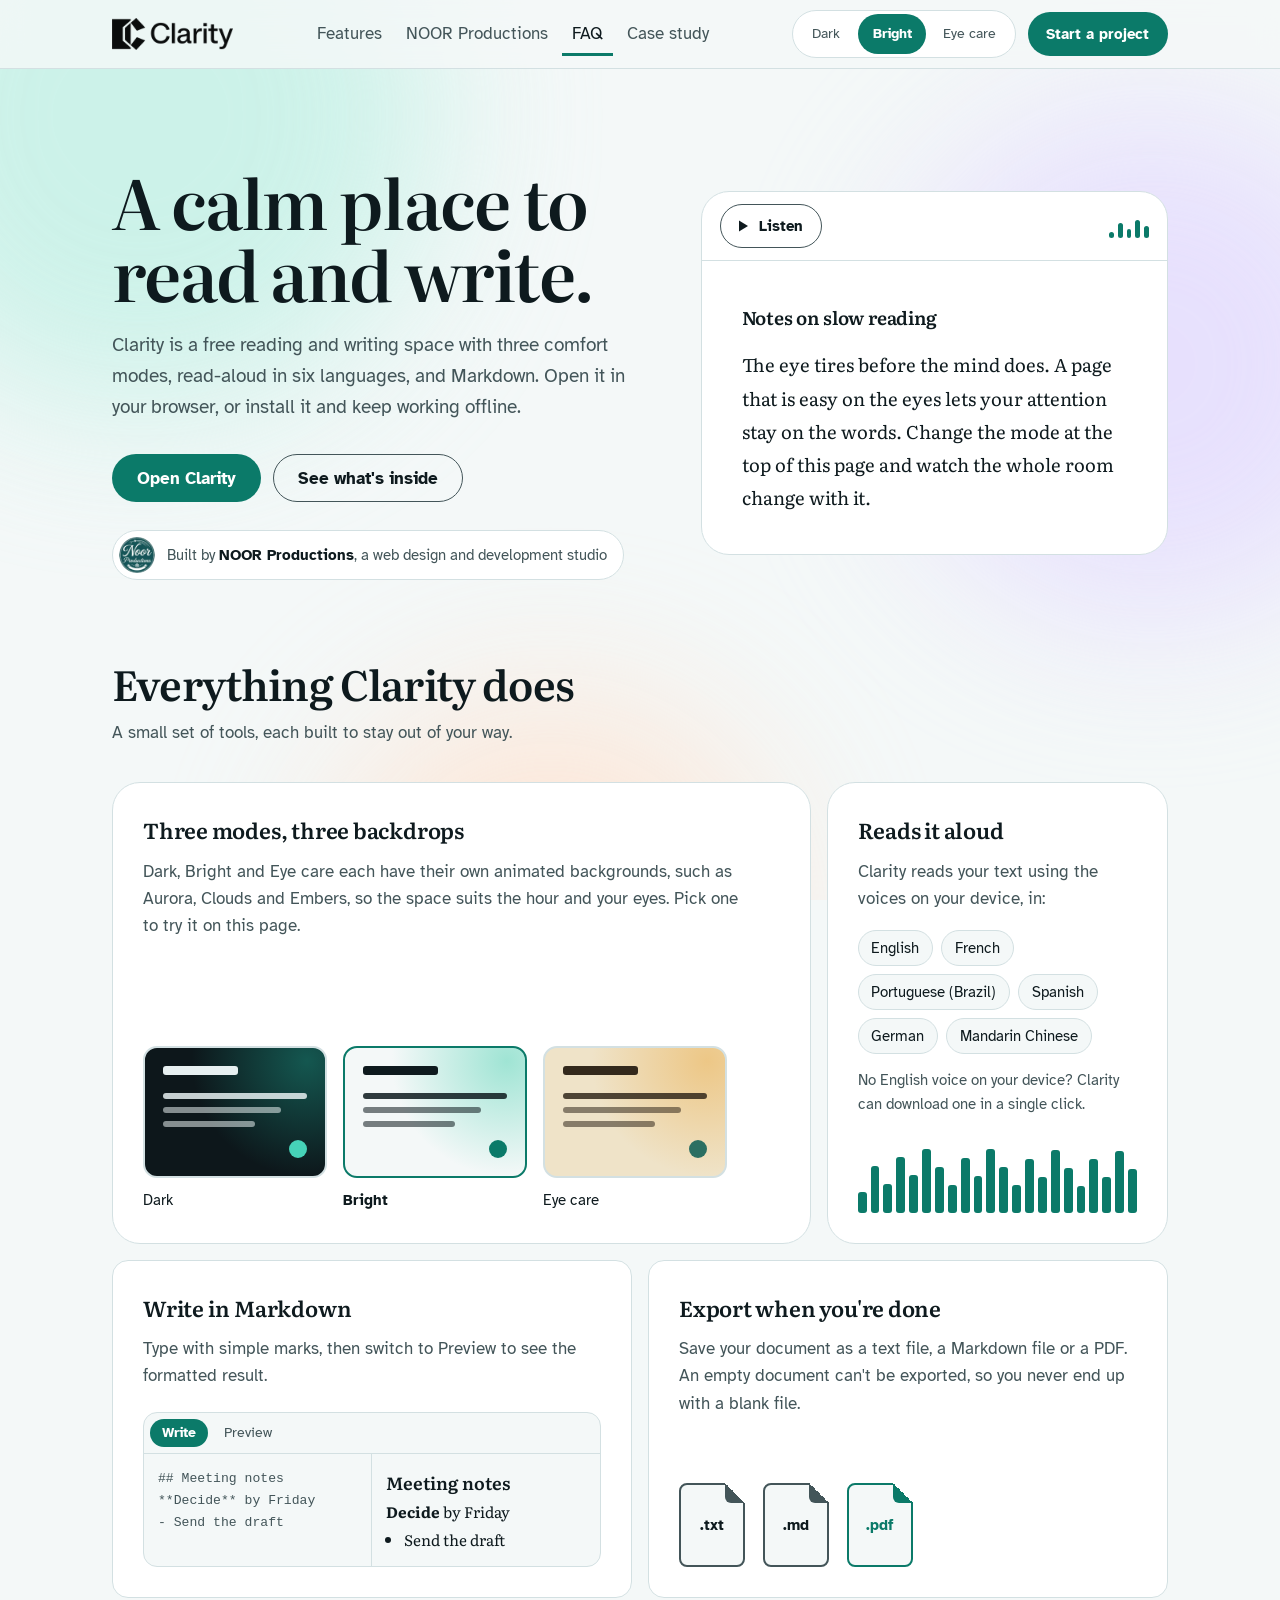
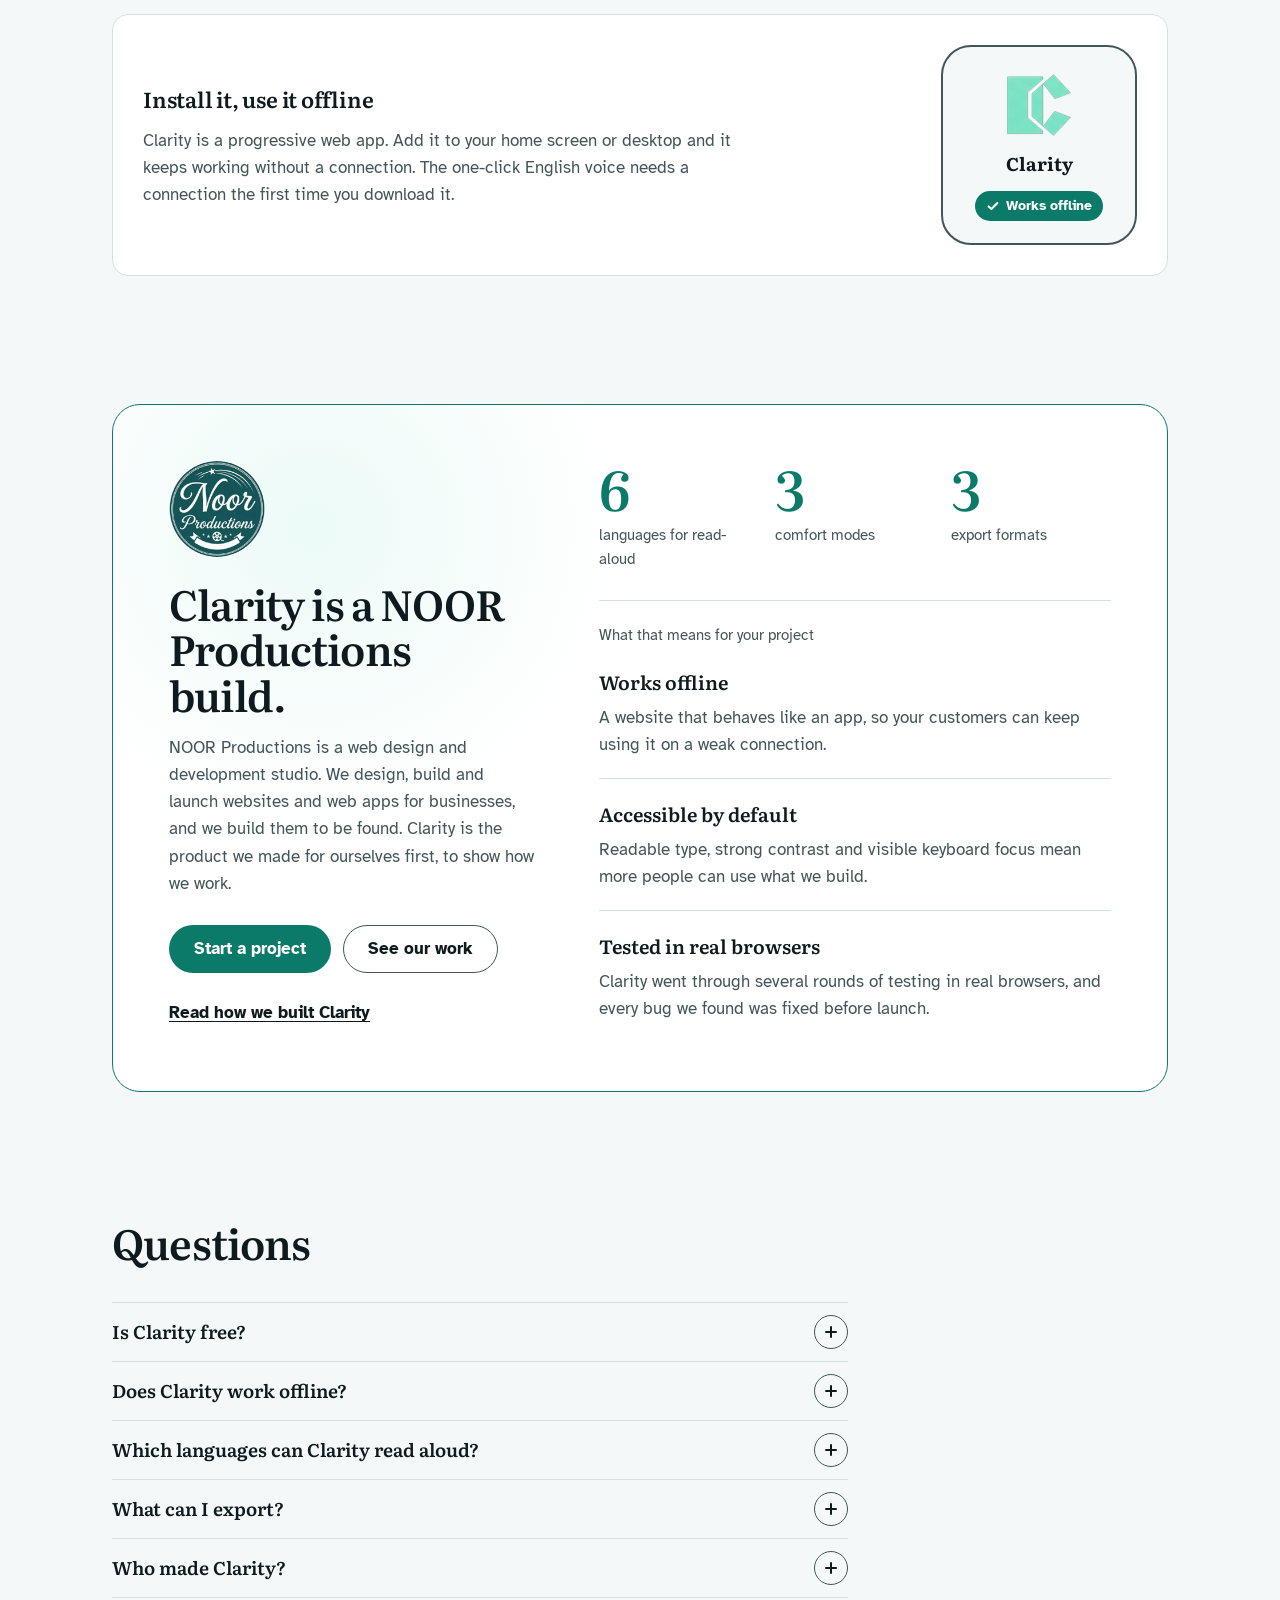
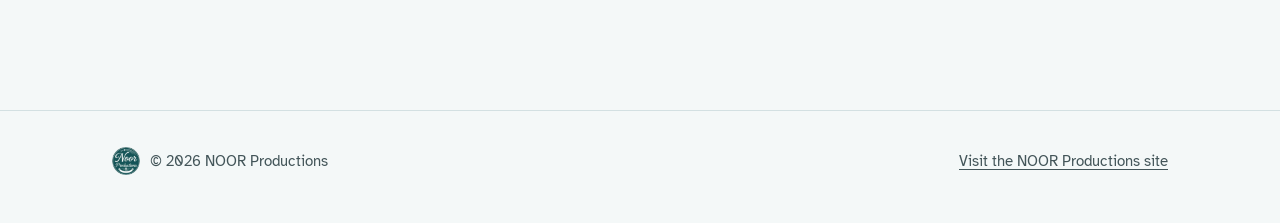
==== commit ff6335dd: "main" ====
--- a/index.html
+++ b/index.html
@@ -245,11 +245,11 @@
         <h2 id="faq-title">Questions</h2>
       </div>
       <div class="faq-list">
-        <details><summary>Is Clarity free?</summary><p>Yes. Clarity is free to use in your browser.</p></details>
-        <details><summary>Does Clarity work offline?</summary><p>Yes. Install it from your browser's install button, or use Add to Home Screen on an iPhone or iPad, and it keeps working without a connection. The one-click English voice needs a connection the first time you download it.</p></details>
-        <details><summary>Which languages can Clarity read aloud?</summary><p>English, French, Portuguese (Brazil), Spanish, German and Mandarin Chinese, using the voices on your device. If a voice is missing, Clarity tells you. For English, it can download a voice for you in one click.</p></details>
-        <details><summary>What can I export?</summary><p>Text (.txt), Markdown (.md) and PDF. An empty document can't be exported.</p></details>
-        <details><summary>Who made Clarity?</summary><p>Clarity is built and maintained by <a href="#noor">NOOR Productions</a>, a web design and development studio.</p></details>
+        <details><summary><span class="faq-q">Is Clarity free?</span><span class="faq-icon" aria-hidden="true"></span></summary><div class="faq-body"><p>Yes. Clarity is free to use in your browser.</p></div></details>
+        <details><summary><span class="faq-q">Does Clarity work offline?</span><span class="faq-icon" aria-hidden="true"></span></summary><div class="faq-body"><p>Yes. Install it from your browser's install button, or use Add to Home Screen on an iPhone or iPad, and it keeps working without a connection. The one-click English voice needs a connection the first time you download it.</p></div></details>
+        <details><summary><span class="faq-q">Which languages can Clarity read aloud?</span><span class="faq-icon" aria-hidden="true"></span></summary><div class="faq-body"><p>English, French, Portuguese (Brazil), Spanish, German and Mandarin Chinese, using the voices on your device. If a voice is missing, Clarity tells you. For English, it can download a voice for you in one click.</p></div></details>
+        <details><summary><span class="faq-q">What can I export?</span><span class="faq-icon" aria-hidden="true"></span></summary><div class="faq-body"><p>Text (.txt), Markdown (.md) and PDF. An empty document can't be exported.</p></div></details>
+        <details><summary><span class="faq-q">Who made Clarity?</span><span class="faq-icon" aria-hidden="true"></span></summary><div class="faq-body"><p>Clarity is built and maintained by <a href="#noor">NOOR Productions</a>, a web design and development studio.</p></div></details>
       </div>
     </section>
 
--- a/style.css
+++ b/style.css
@@ -222,8 +222,20 @@
 .faq details { border-bottom: 1px solid var(--line); }
 .faq summary { display: flex; align-items: center; justify-content: space-between; gap: 16px; min-height: 56px; padding: 12px 0; cursor: pointer; font-family: var(--font-read); font-weight: 600; font-size: 1.15rem; list-style: none; }
 .faq summary::-webkit-details-marker { display: none; }
-.faq summary::after { content: "+"; flex: none; width: 32px; height: 32px; display: grid; place-items: center; border: 1px solid var(--ink-2); border-radius: 50%; font-family: var(--font-ui); font-size: 1.2rem; line-height: 1; }
-.faq details[open] summary::after { content: "\2212"; background: var(--accent); border-color: var(--accent); color: var(--accent-ink); }
+.faq summary:hover .faq-icon { border-color: var(--accent); }
+.faq summary:focus-visible { outline-offset: 4px; border-radius: 12px; }
+.faq-q { transition: color 0.3s ease; }
+.faq summary:hover .faq-q { color: var(--accent); }
+
+/* The plus turns into a minus: the upright bar rotates onto the flat one while the circle fills */
+.faq-icon { position: relative; flex: none; width: 34px; height: 34px; border: 1px solid var(--ink-2); border-radius: 50%; transition: background-color 0.35s ease, border-color 0.35s ease, transform 0.5s cubic-bezier(0.65, 0, 0.35, 1); }
+.faq-icon::before, .faq-icon::after { content: ""; position: absolute; left: 50%; top: 50%; width: 12px; height: 2px; margin: -1px 0 0 -6px; border-radius: 2px; background: var(--ink); transition: transform 0.5s cubic-bezier(0.65, 0, 0.35, 1), background-color 0.35s ease; }
+.faq-icon::after { transform: rotate(90deg); }
+.faq details[data-state="open"] .faq-icon, .faq details:not([data-state])[open] .faq-icon { background: var(--accent); border-color: var(--accent); transform: rotate(180deg); }
+.faq details[data-state="open"] .faq-icon::before, .faq details[data-state="open"] .faq-icon::after,
+.faq details:not([data-state])[open] .faq-icon::before, .faq details:not([data-state])[open] .faq-icon::after { background: var(--accent-ink); }
+.faq details[data-state="open"] .faq-icon::after, .faq details:not([data-state])[open] .faq-icon::after { transform: rotate(0deg); }
+.faq-body { overflow: hidden; }
 .faq details p { padding: 0 48px 20px 0; color: var(--ink-2); max-width: 38em; }
 
 footer { margin-top: clamp(64px, 9vw, 112px); border-top: 1px solid var(--line); padding: 28px 0 40px; color: var(--ink-2); font-size: 0.95rem; }
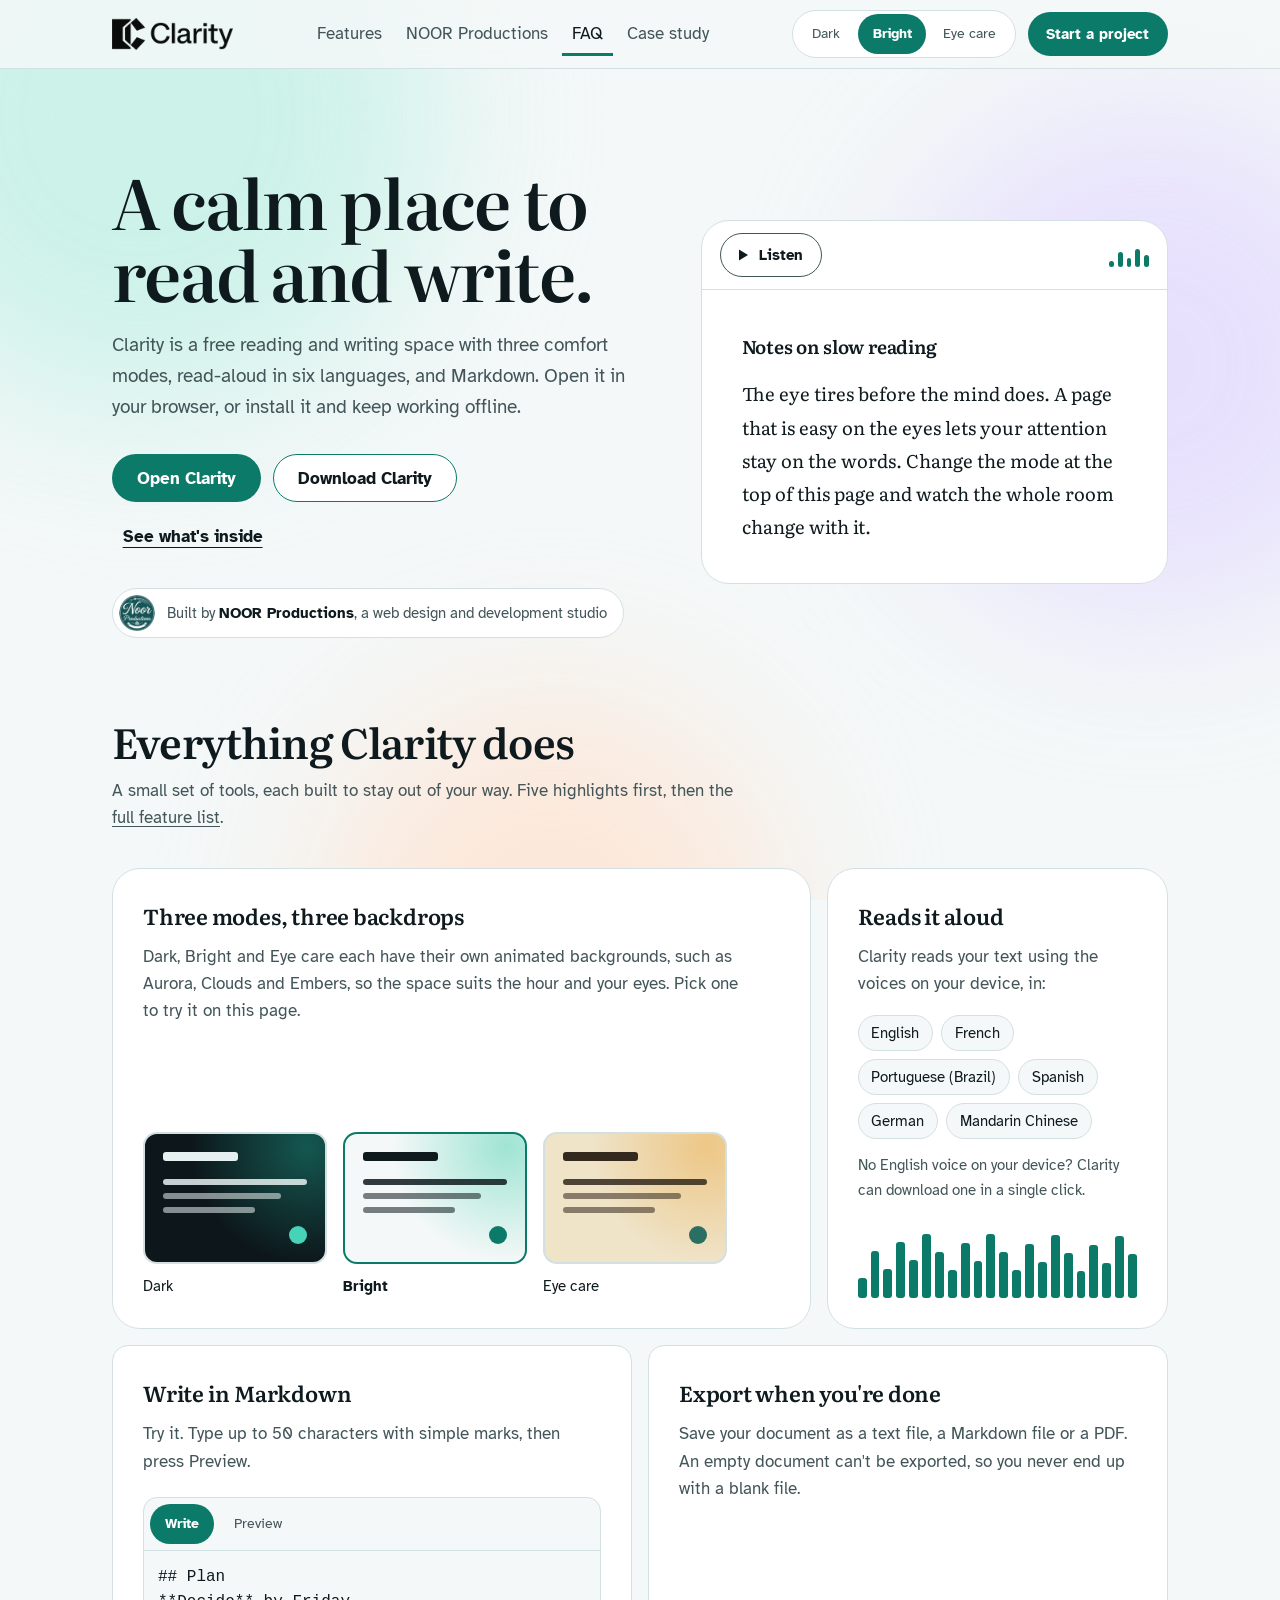
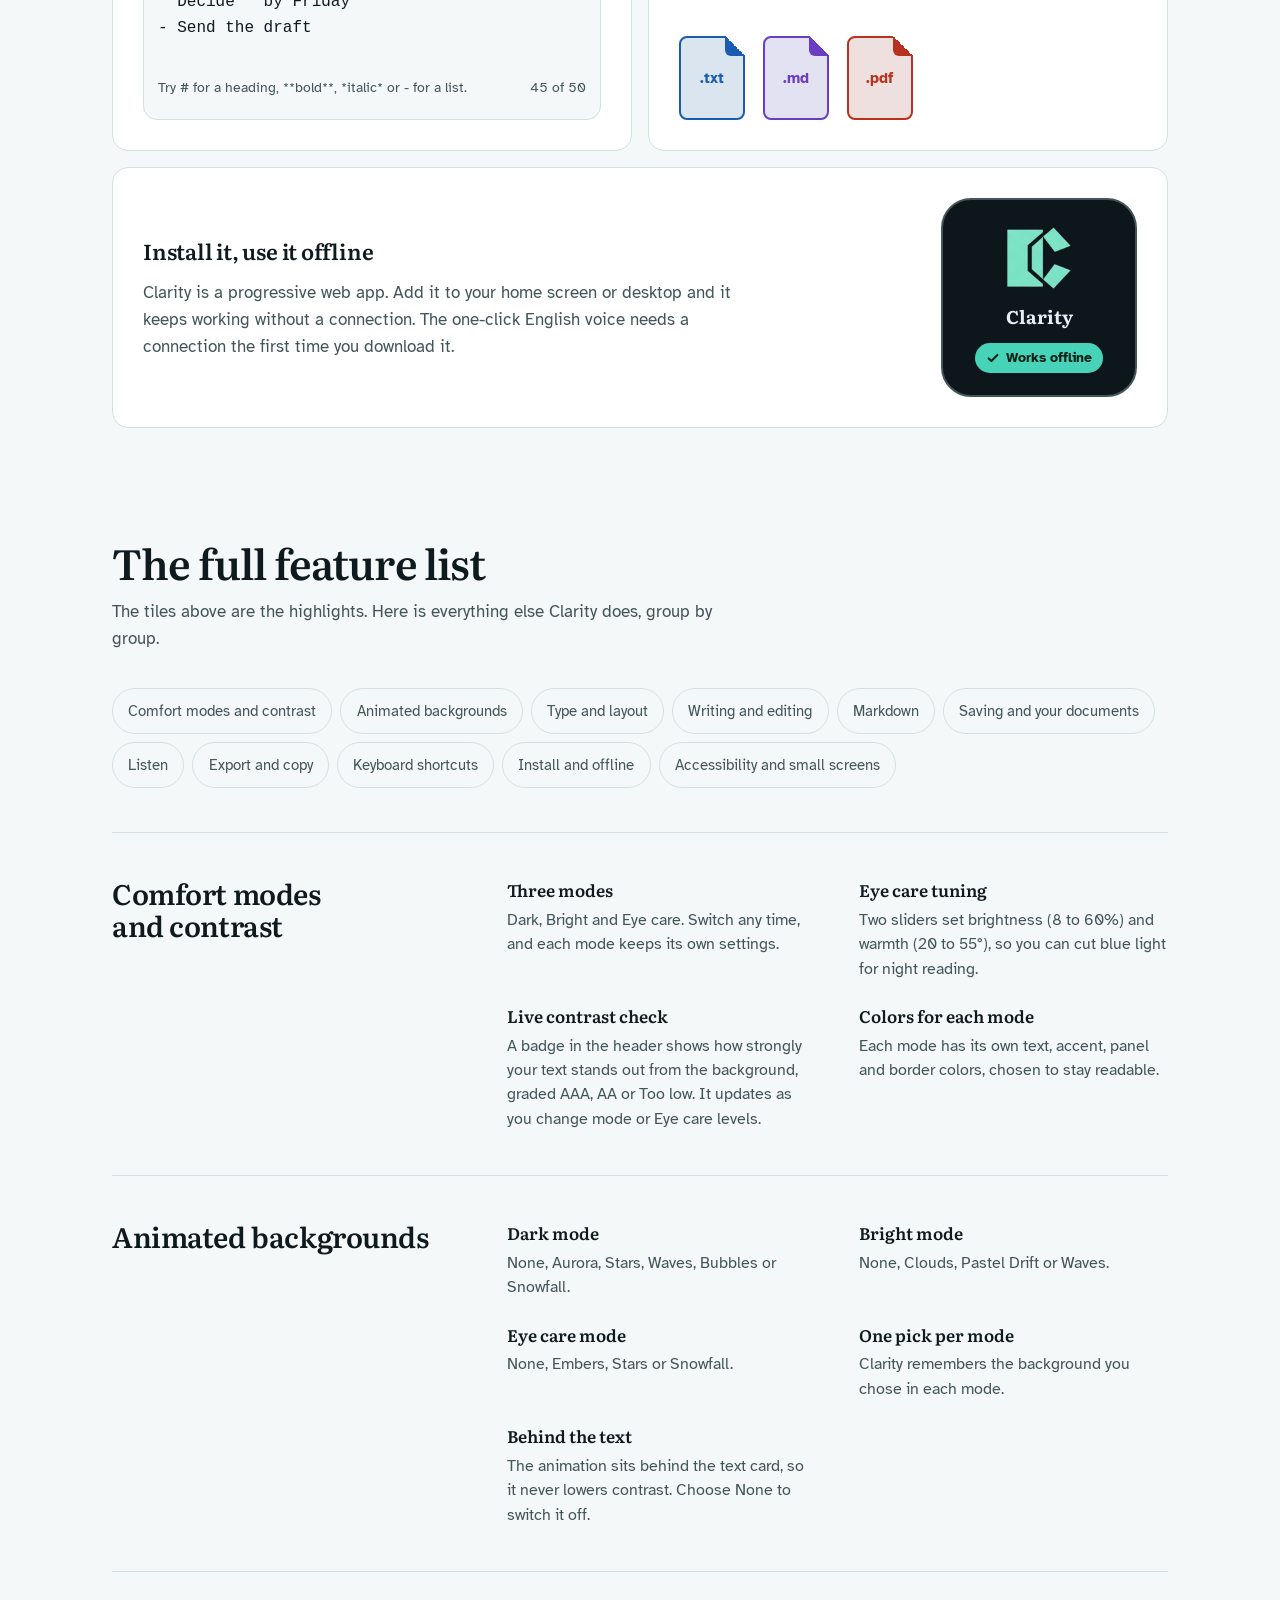
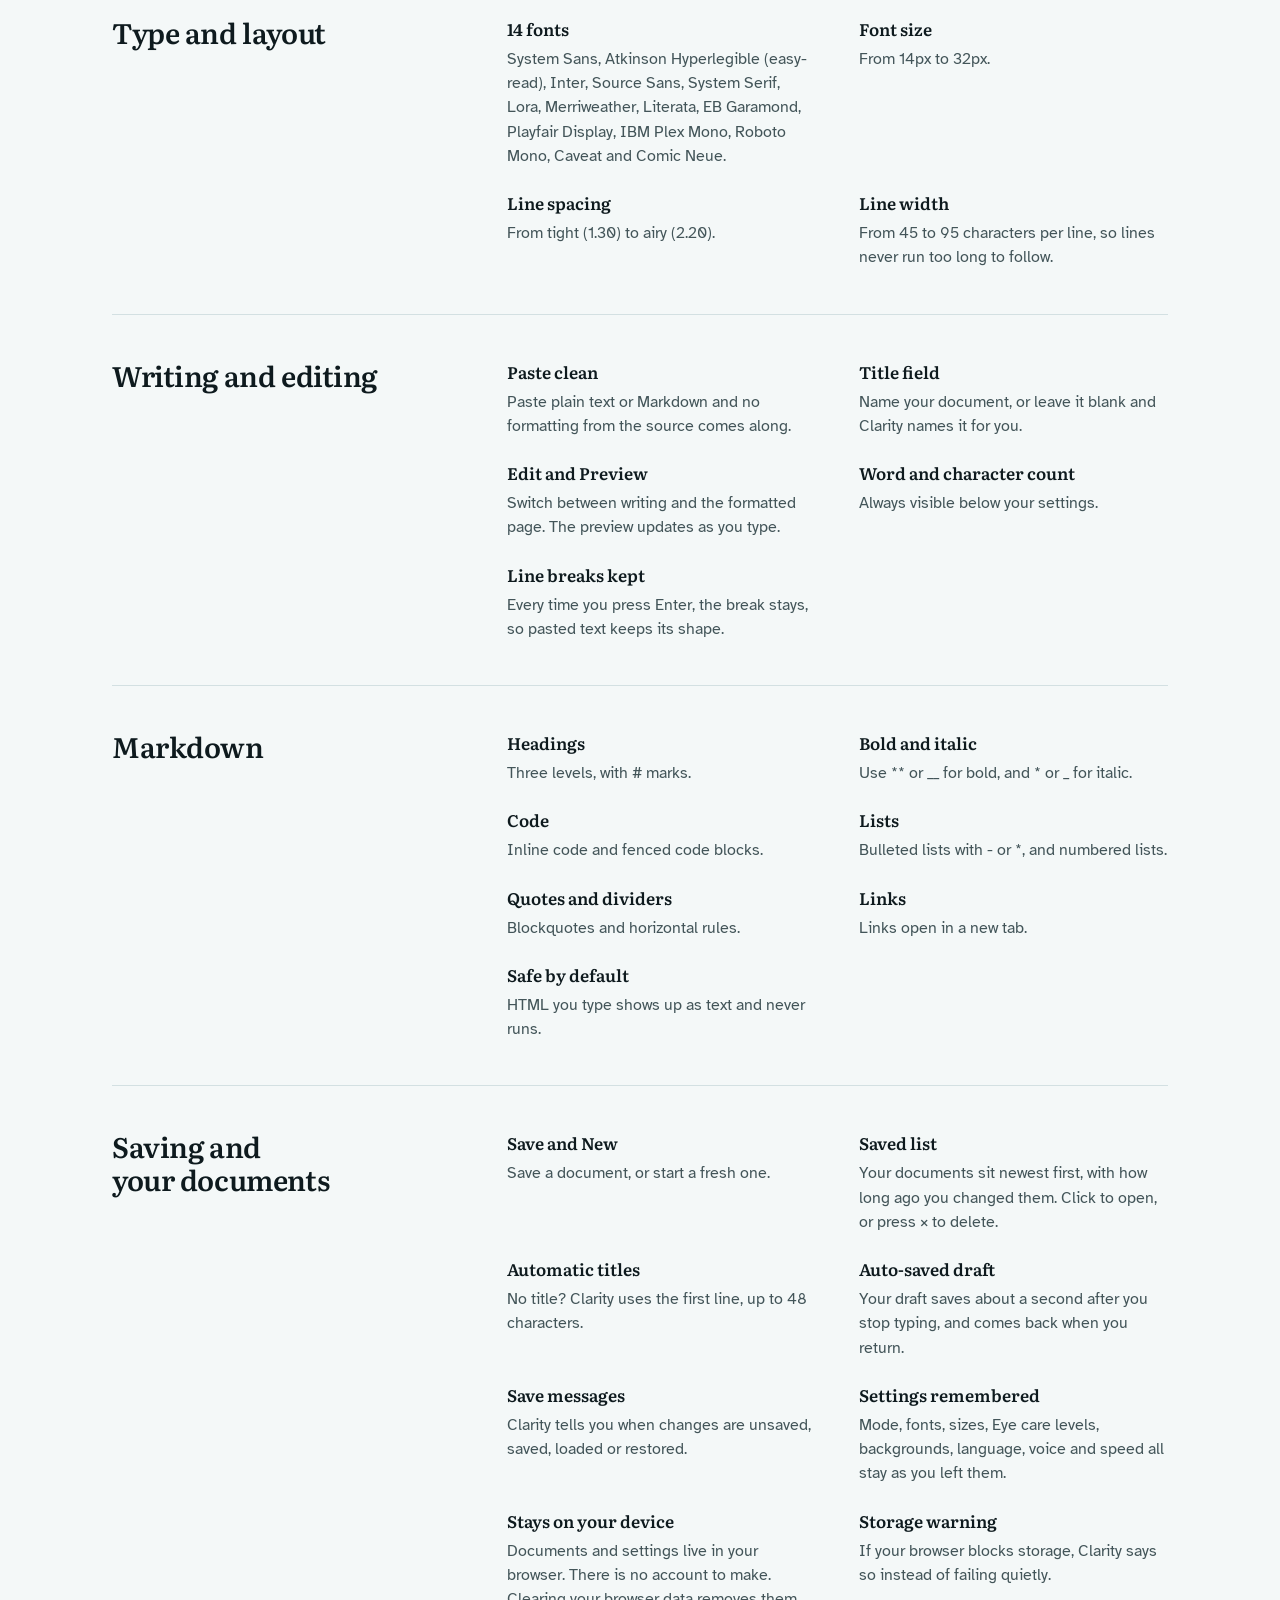
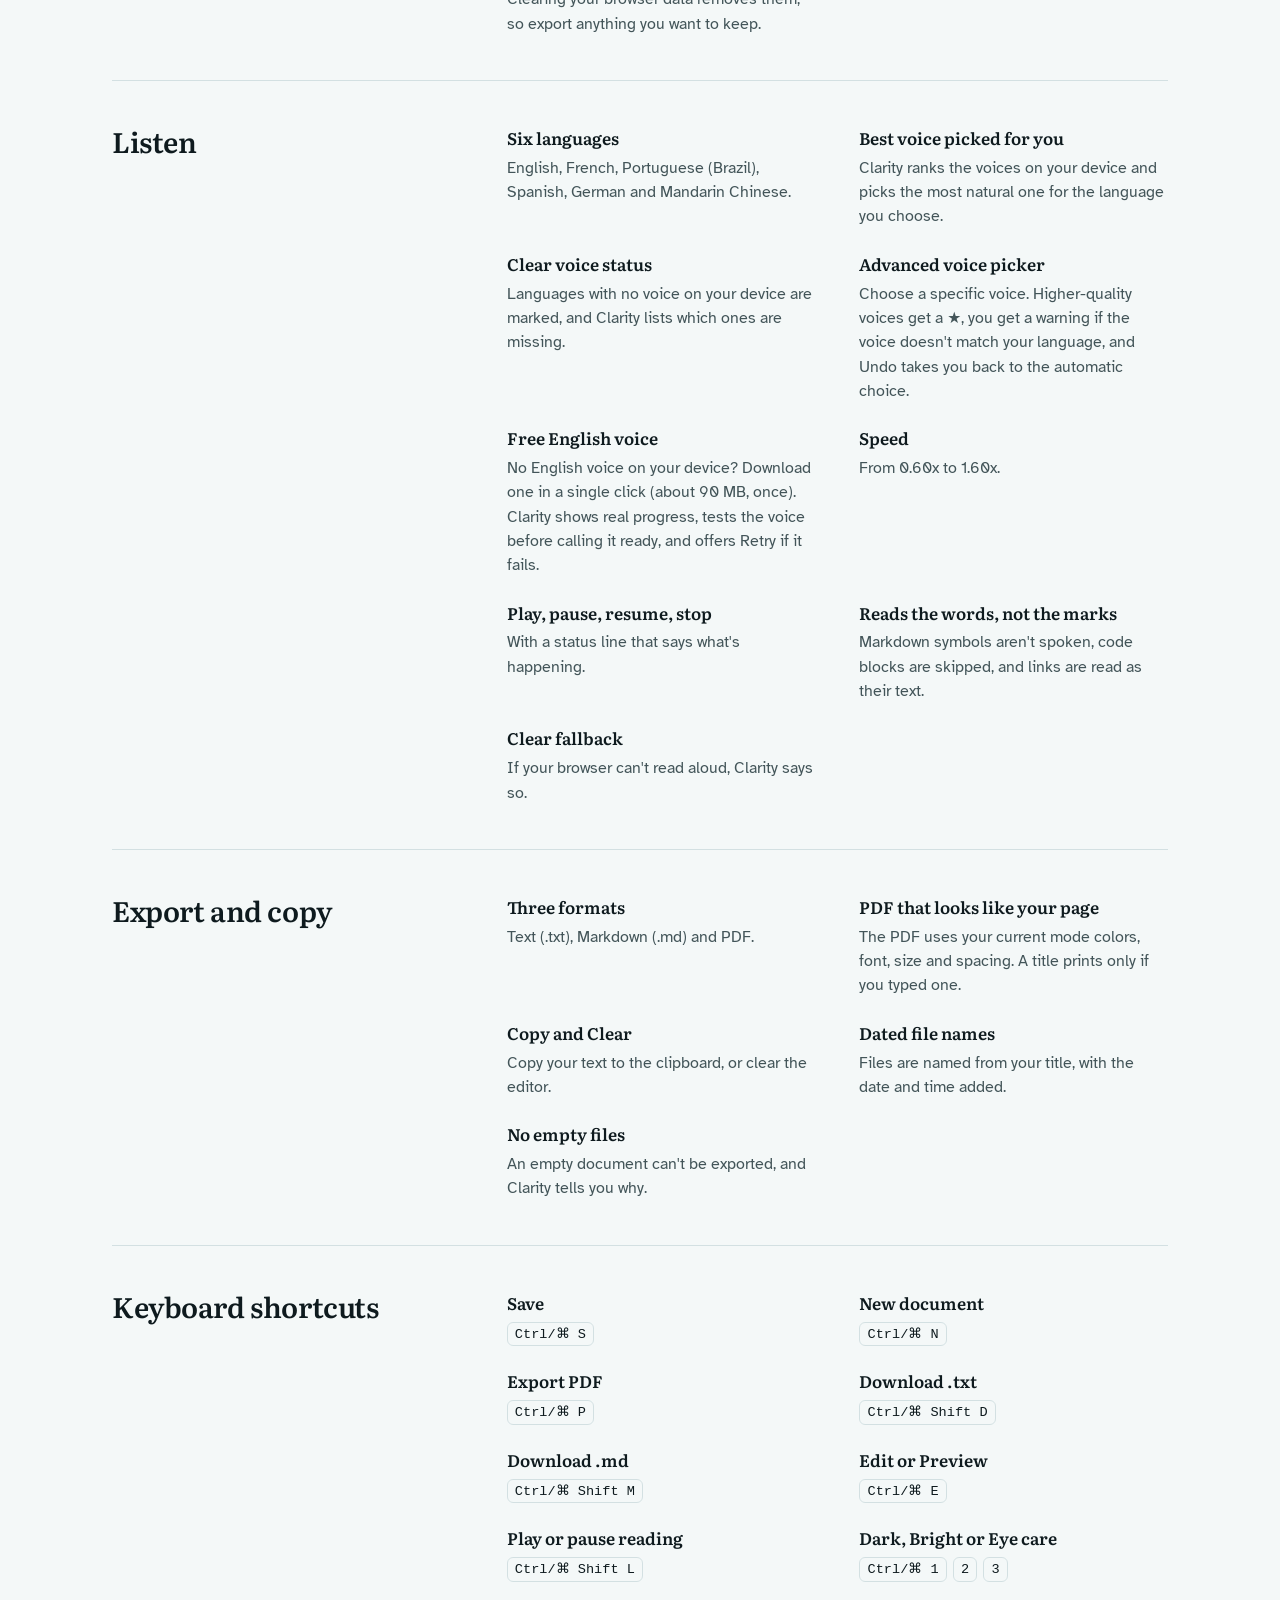
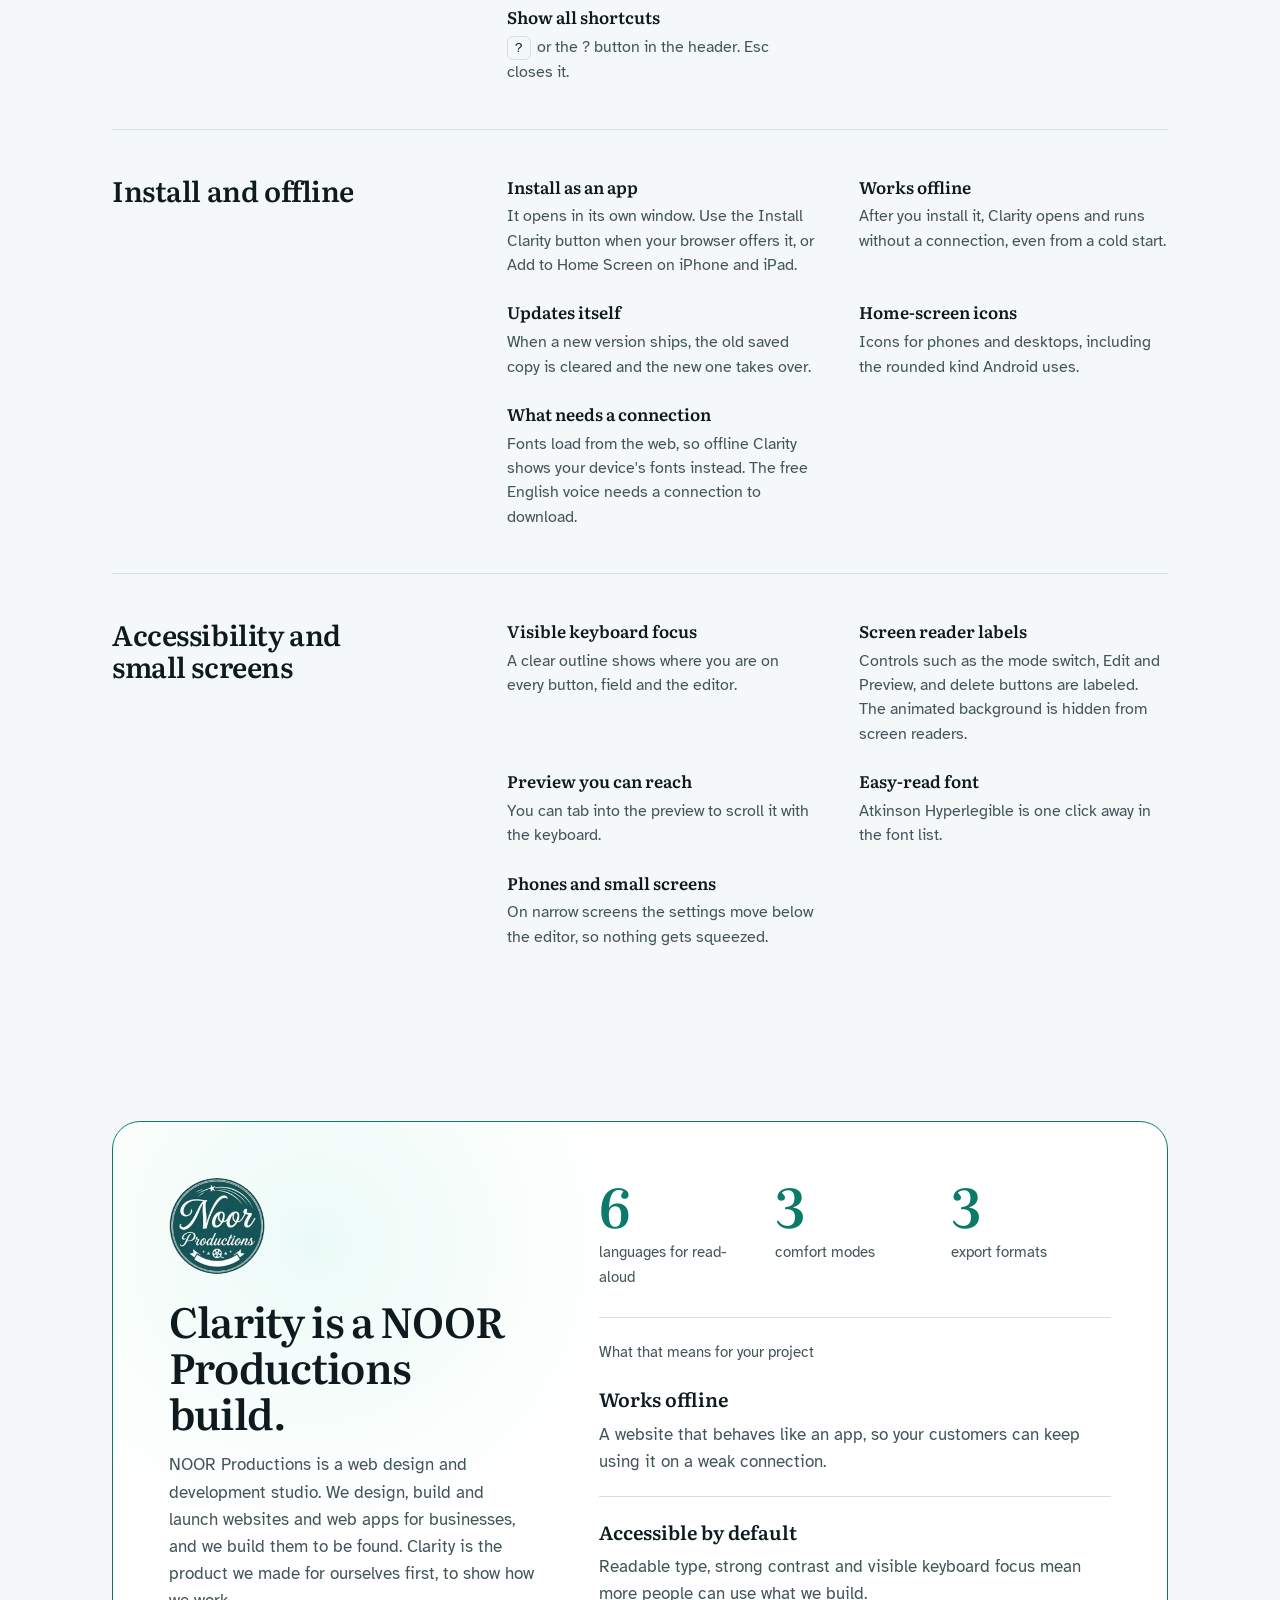
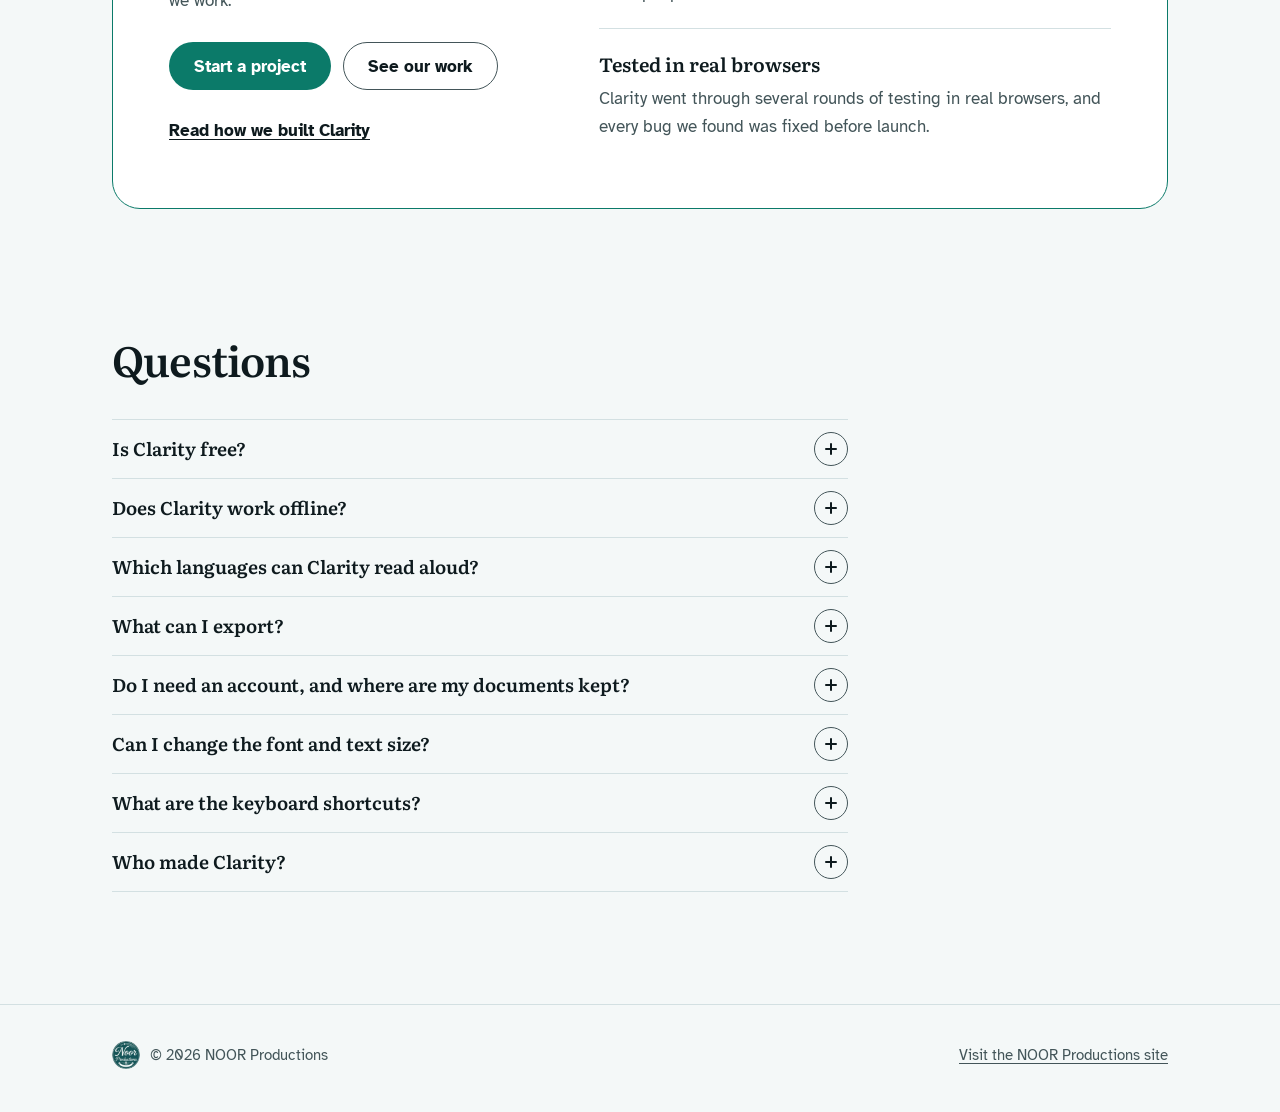
==== commit e262089c: "main" ====
--- a/index.html
+++ b/index.html
@@ -15,10 +15,6 @@
 <meta property="og:image" content="https://noor-productions.github.io/Clarity-Landing-Page/assets/og-image.png">
 <meta name="twitter:image" content="https://noor-productions.github.io/Clarity-Landing-Page/assets/og-image.png">
 
-<!--
-  TO EDIT LATER: the NOOR Productions links (sk-abdus-sattar.github.io/noor-productions-site)
-  still point to the old address. Replace them everywhere once that site has moved.
--->
 
 <meta property="og:type" content="website">
 <meta property="og:site_name" content="Clarity by NOOR Productions">
@@ -56,18 +52,30 @@
       "offers": { "@type": "Offer", "price": "0", "priceCurrency": "USD" },
       "featureList": [
         "Dark, Bright and Eye care comfort modes",
+        "Eye care brightness and warmth sliders",
+        "Live contrast ratio badge graded AAA, AA or Too low",
+        "Animated backgrounds that are remembered for each mode",
+        "14 fonts including Atkinson Hyperlegible, with adjustable size, line spacing and line width",
+        "Paste plain text or Markdown with no outside formatting",
+        "Markdown writing with live preview",
+        "Word and character count",
+        "Saved documents list with automatic titles and auto-saved drafts",
         "Read-aloud in English, French, Portuguese (Brazil), Spanish, German and Mandarin Chinese",
-        "Markdown writing with preview",
-        "Export to .txt, .md and PDF",
-        "Installable, works offline"
+        "Best voice picked automatically, with an advanced voice picker",
+        "One-click free English voice download",
+        "Adjustable reading speed with play, pause and stop",
+        "Export to .txt, .md and PDF, plus copy to clipboard",
+        "Keyboard shortcuts",
+        "Installable, works offline",
+        "Keyboard focus, screen reader labels and responsive layout"
       ],
-      "creator": { "@id": "https://sk-abdus-sattar.github.io/noor-productions-site/#organization" }
+      "creator": { "@id": "https://noor-productions.github.io/noor-productions-site/#organization" }
     },
     {
       "@type": "Organization",
-      "@id": "https://sk-abdus-sattar.github.io/noor-productions-site/#organization",
+      "@id": "https://noor-productions.github.io/noor-productions-site/#organization",
       "name": "NOOR Productions",
-      "url": "https://sk-abdus-sattar.github.io/noor-productions-site/",
+      "url": "https://noor-productions.github.io/noor-productions-site/",
       "description": "A web design and development studio that builds websites and web apps for businesses."
     }
   ]
@@ -114,7 +122,7 @@
         <button type="button" role="radio" data-mode-btn="bright" data-label="Bright" aria-checked="false">Bright</button>
         <button type="button" role="radio" data-mode-btn="eye" data-label="Eye care" aria-checked="false">Eye care</button>
       </div>
-      <a class="btn btn-primary btn-sm" href="https://sk-abdus-sattar.github.io/noor-productions-site/contact.html">Start a project</a>
+      <a class="btn btn-primary btn-sm" href="https://noor-productions.github.io/noor-productions-site/contact.html">Start a project</a>
     </div>
   </div>
 </header>
@@ -128,6 +136,7 @@
         <p class="lede">Clarity is a free reading and writing space with three comfort modes, read-aloud in six languages, and Markdown. Open it in your browser, or install it and keep working offline.</p>
         <div class="actions">
           <a class="btn btn-primary" href="https://noor-productions.github.io/Clarity/">Open Clarity</a>
+          <a class="btn btn-soft" id="get-btn" href="https://noor-productions.github.io/Clarity/?install=1">Download Clarity</a>
           <a class="btn btn-ghost" href="#features">See what's inside</a>
         </div>
         <a class="byline" href="#noor"><span class="logo" aria-hidden="true"></span><span>Built by <strong>NOOR Productions</strong>, a web design and development studio</span></a>
@@ -151,7 +160,7 @@
     <section id="features" aria-labelledby="features-title">
       <div class="section-head">
         <h2 id="features-title">Everything Clarity does</h2>
-        <p>A small set of tools, each built to stay out of your way.</p>
+        <p>A small set of tools, each built to stay out of your way. Five highlights first, then the <a href="#all-features">full feature list</a>.</p>
       </div>
 
       <div class="bento">
@@ -177,15 +186,25 @@
 
         <article class="tile tile-write">
           <h3>Write in Markdown</h3>
-          <p>Type with simple marks, then switch to Preview to see the formatted result.</p>
-          <div class="editor" aria-hidden="true">
+          <p>Try it. Type up to 50 characters with simple marks, then press Preview.</p>
+          <div class="editor">
             <div class="editor-frame">
-              <div class="tabs"><span class="on">Write</span><span>Preview</span></div>
-              <div class="split">
-                <pre>## Meeting notes
+              <div class="tabs" role="tablist" aria-label="Write or preview">
+                <button type="button" role="tab" id="md-tab-write" aria-selected="true" aria-controls="md-panel-write">Write</button>
+                <button type="button" role="tab" id="md-tab-preview" aria-selected="false" aria-controls="md-panel-preview" tabindex="-1">Preview</button>
+              </div>
+              <div class="md-panel" role="tabpanel" id="md-panel-write" aria-labelledby="md-tab-write">
+                <label class="sr-only" for="md-input">Type Markdown, up to 50 characters</label>
+                <textarea id="md-input" maxlength="50" rows="4" spellcheck="false" autocomplete="off" autocapitalize="off" aria-describedby="md-count md-hint">## Plan
 **Decide** by Friday
-- Send the draft</pre>
-                <div class="rendered"><span class="h">Meeting notes</span><strong>Decide</strong> by Friday<ul><li>Send the draft</li></ul></div>
+- Send the draft</textarea>
+                <div class="md-meta">
+                  <p id="md-hint">Try # for a heading, **bold**, *italic* or - for a list.</p>
+                  <p id="md-count"><span id="md-n">45</span> of 50</p>
+                </div>
+              </div>
+              <div class="md-panel" role="tabpanel" id="md-panel-preview" aria-labelledby="md-tab-preview" tabindex="0" hidden>
+                <div class="md-out" id="md-out"></div>
               </div>
             </div>
           </div>
@@ -194,7 +213,7 @@
         <article class="tile tile-export">
           <h3>Export when you're done</h3>
           <p>Save your document as a text file, a Markdown file or a PDF. An empty document can't be exported, so you never end up with a blank file.</p>
-          <div class="files" aria-hidden="true"><span class="file">.txt</span><span class="file">.md</span><span class="file pdf">.pdf</span></div>
+          <div class="files" aria-hidden="true"><span class="file txt">.txt</span><span class="file md">.md</span><span class="file pdf">.pdf</span></div>
         </article>
 
         <article class="tile tile-offline">
@@ -211,6 +230,151 @@
       </div>
     </section>
 
+    <section class="all-features" id="all-features" aria-labelledby="all-title">
+      <div class="section-head">
+        <h2 id="all-title">The full feature list</h2>
+        <p>The tiles above are the highlights. Here is everything else Clarity does, group by group.</p>
+      </div>
+      <nav class="jump" aria-label="Feature groups">
+        <ul class="chips">
+          <li><a href="#f-modes">Comfort modes and contrast</a></li>
+          <li><a href="#f-backgrounds">Animated backgrounds</a></li>
+          <li><a href="#f-type">Type and layout</a></li>
+          <li><a href="#f-writing">Writing and editing</a></li>
+          <li><a href="#f-markdown">Markdown</a></li>
+          <li><a href="#f-saving">Saving and your documents</a></li>
+          <li><a href="#f-listen">Listen</a></li>
+          <li><a href="#f-export">Export and copy</a></li>
+          <li><a href="#f-shortcuts">Keyboard shortcuts</a></li>
+          <li><a href="#f-install">Install and offline</a></li>
+          <li><a href="#f-access">Accessibility and small screens</a></li>
+        </ul>
+      </nav>
+      <div class="cats">
+        <article class="cat" id="f-modes" aria-labelledby="f-modes-t">
+          <h3 id="f-modes-t">Comfort modes and contrast</h3>
+          <ul class="feat">
+            <li><b>Three modes</b><span>Dark, Bright and Eye care. Switch any time, and each mode keeps its own settings.</span></li>
+            <li><b>Eye care tuning</b><span>Two sliders set brightness (8 to 60%) and warmth (20 to 55°), so you can cut blue light for night reading.</span></li>
+            <li><b>Live contrast check</b><span>A badge in the header shows how strongly your text stands out from the background, graded AAA, AA or Too low. It updates as you change mode or Eye care levels.</span></li>
+            <li><b>Colors for each mode</b><span>Each mode has its own text, accent, panel and border colors, chosen to stay readable.</span></li>
+          </ul>
+        </article>
+        <article class="cat" id="f-backgrounds" aria-labelledby="f-backgrounds-t">
+          <h3 id="f-backgrounds-t">Animated backgrounds</h3>
+          <ul class="feat">
+            <li><b>Dark mode</b><span>None, Aurora, Stars, Waves, Bubbles or Snowfall.</span></li>
+            <li><b>Bright mode</b><span>None, Clouds, Pastel Drift or Waves.</span></li>
+            <li><b>Eye care mode</b><span>None, Embers, Stars or Snowfall.</span></li>
+            <li><b>One pick per mode</b><span>Clarity remembers the background you chose in each mode.</span></li>
+            <li><b>Behind the text</b><span>The animation sits behind the text card, so it never lowers contrast. Choose None to switch it off.</span></li>
+          </ul>
+        </article>
+        <article class="cat" id="f-type" aria-labelledby="f-type-t">
+          <h3 id="f-type-t">Type and layout</h3>
+          <ul class="feat">
+            <li><b>14 fonts</b><span>System Sans, Atkinson Hyperlegible (easy-read), Inter, Source Sans, System Serif, Lora, Merriweather, Literata, EB Garamond, Playfair Display, IBM Plex Mono, Roboto Mono, Caveat and Comic Neue.</span></li>
+            <li><b>Font size</b><span>From 14px to 32px.</span></li>
+            <li><b>Line spacing</b><span>From tight (1.30) to airy (2.20).</span></li>
+            <li><b>Line width</b><span>From 45 to 95 characters per line, so lines never run too long to follow.</span></li>
+          </ul>
+        </article>
+        <article class="cat" id="f-writing" aria-labelledby="f-writing-t">
+          <h3 id="f-writing-t">Writing and editing</h3>
+          <ul class="feat">
+            <li><b>Paste clean</b><span>Paste plain text or Markdown and no formatting from the source comes along.</span></li>
+            <li><b>Title field</b><span>Name your document, or leave it blank and Clarity names it for you.</span></li>
+            <li><b>Edit and Preview</b><span>Switch between writing and the formatted page. The preview updates as you type.</span></li>
+            <li><b>Word and character count</b><span>Always visible below your settings.</span></li>
+            <li><b>Line breaks kept</b><span>Every time you press Enter, the break stays, so pasted text keeps its shape.</span></li>
+          </ul>
+        </article>
+        <article class="cat" id="f-markdown" aria-labelledby="f-markdown-t">
+          <h3 id="f-markdown-t">Markdown</h3>
+          <ul class="feat">
+            <li><b>Headings</b><span>Three levels, with # marks.</span></li>
+            <li><b>Bold and italic</b><span>Use ** or __ for bold, and * or _ for italic.</span></li>
+            <li><b>Code</b><span>Inline code and fenced code blocks.</span></li>
+            <li><b>Lists</b><span>Bulleted lists with - or *, and numbered lists.</span></li>
+            <li><b>Quotes and dividers</b><span>Blockquotes and horizontal rules.</span></li>
+            <li><b>Links</b><span>Links open in a new tab.</span></li>
+            <li><b>Safe by default</b><span>HTML you type shows up as text and never runs.</span></li>
+          </ul>
+        </article>
+        <article class="cat" id="f-saving" aria-labelledby="f-saving-t">
+          <h3 id="f-saving-t">Saving and your documents</h3>
+          <ul class="feat">
+            <li><b>Save and New</b><span>Save a document, or start a fresh one.</span></li>
+            <li><b>Saved list</b><span>Your documents sit newest first, with how long ago you changed them. Click to open, or press × to delete.</span></li>
+            <li><b>Automatic titles</b><span>No title? Clarity uses the first line, up to 48 characters.</span></li>
+            <li><b>Auto-saved draft</b><span>Your draft saves about a second after you stop typing, and comes back when you return.</span></li>
+            <li><b>Save messages</b><span>Clarity tells you when changes are unsaved, saved, loaded or restored.</span></li>
+            <li><b>Settings remembered</b><span>Mode, fonts, sizes, Eye care levels, backgrounds, language, voice and speed all stay as you left them.</span></li>
+            <li><b>Stays on your device</b><span>Documents and settings live in your browser. There is no account to make. Clearing your browser data removes them, so export anything you want to keep.</span></li>
+            <li><b>Storage warning</b><span>If your browser blocks storage, Clarity says so instead of failing quietly.</span></li>
+          </ul>
+        </article>
+        <article class="cat" id="f-listen" aria-labelledby="f-listen-t">
+          <h3 id="f-listen-t">Listen</h3>
+          <ul class="feat">
+            <li><b>Six languages</b><span>English, French, Portuguese (Brazil), Spanish, German and Mandarin Chinese.</span></li>
+            <li><b>Best voice picked for you</b><span>Clarity ranks the voices on your device and picks the most natural one for the language you choose.</span></li>
+            <li><b>Clear voice status</b><span>Languages with no voice on your device are marked, and Clarity lists which ones are missing.</span></li>
+            <li><b>Advanced voice picker</b><span>Choose a specific voice. Higher-quality voices get a ★, you get a warning if the voice doesn't match your language, and Undo takes you back to the automatic choice.</span></li>
+            <li><b>Free English voice</b><span>No English voice on your device? Download one in a single click (about 90 MB, once). Clarity shows real progress, tests the voice before calling it ready, and offers Retry if it fails.</span></li>
+            <li><b>Speed</b><span>From 0.60x to 1.60x.</span></li>
+            <li><b>Play, pause, resume, stop</b><span>With a status line that says what's happening.</span></li>
+            <li><b>Reads the words, not the marks</b><span>Markdown symbols aren't spoken, code blocks are skipped, and links are read as their text.</span></li>
+            <li><b>Clear fallback</b><span>If your browser can't read aloud, Clarity says so.</span></li>
+          </ul>
+        </article>
+        <article class="cat" id="f-export" aria-labelledby="f-export-t">
+          <h3 id="f-export-t">Export and copy</h3>
+          <ul class="feat">
+            <li><b>Three formats</b><span>Text (.txt), Markdown (.md) and PDF.</span></li>
+            <li><b>PDF that looks like your page</b><span>The PDF uses your current mode colors, font, size and spacing. A title prints only if you typed one.</span></li>
+            <li><b>Copy and Clear</b><span>Copy your text to the clipboard, or clear the editor.</span></li>
+            <li><b>Dated file names</b><span>Files are named from your title, with the date and time added.</span></li>
+            <li><b>No empty files</b><span>An empty document can't be exported, and Clarity tells you why.</span></li>
+          </ul>
+        </article>
+        <article class="cat" id="f-shortcuts" aria-labelledby="f-shortcuts-t">
+          <h3 id="f-shortcuts-t">Keyboard shortcuts</h3>
+          <ul class="feat">
+            <li><b>Save</b><span><kbd>Ctrl/⌘ S</kbd></span></li>
+            <li><b>New document</b><span><kbd>Ctrl/⌘ N</kbd></span></li>
+            <li><b>Export PDF</b><span><kbd>Ctrl/⌘ P</kbd></span></li>
+            <li><b>Download .txt</b><span><kbd>Ctrl/⌘ Shift D</kbd></span></li>
+            <li><b>Download .md</b><span><kbd>Ctrl/⌘ Shift M</kbd></span></li>
+            <li><b>Edit or Preview</b><span><kbd>Ctrl/⌘ E</kbd></span></li>
+            <li><b>Play or pause reading</b><span><kbd>Ctrl/⌘ Shift L</kbd></span></li>
+            <li><b>Dark, Bright or Eye care</b><span><kbd>Ctrl/⌘ 1</kbd> <kbd>2</kbd> <kbd>3</kbd></span></li>
+            <li><b>Show all shortcuts</b><span><kbd>?</kbd> or the ? button in the header. Esc closes it.</span></li>
+          </ul>
+        </article>
+        <article class="cat" id="f-install" aria-labelledby="f-install-t">
+          <h3 id="f-install-t">Install and offline</h3>
+          <ul class="feat">
+            <li><b>Install as an app</b><span>It opens in its own window. Use the Install Clarity button when your browser offers it, or Add to Home Screen on iPhone and iPad.</span></li>
+            <li><b>Works offline</b><span>After you install it, Clarity opens and runs without a connection, even from a cold start.</span></li>
+            <li><b>Updates itself</b><span>When a new version ships, the old saved copy is cleared and the new one takes over.</span></li>
+            <li><b>Home-screen icons</b><span>Icons for phones and desktops, including the rounded kind Android uses.</span></li>
+            <li><b>What needs a connection</b><span>Fonts load from the web, so offline Clarity shows your device's fonts instead. The free English voice needs a connection to download.</span></li>
+          </ul>
+        </article>
+        <article class="cat" id="f-access" aria-labelledby="f-access-t">
+          <h3 id="f-access-t">Accessibility and small screens</h3>
+          <ul class="feat">
+            <li><b>Visible keyboard focus</b><span>A clear outline shows where you are on every button, field and the editor.</span></li>
+            <li><b>Screen reader labels</b><span>Controls such as the mode switch, Edit and Preview, and delete buttons are labeled. The animated background is hidden from screen readers.</span></li>
+            <li><b>Preview you can reach</b><span>You can tab into the preview to scroll it with the keyboard.</span></li>
+            <li><b>Easy-read font</b><span>Atkinson Hyperlegible is one click away in the font list.</span></li>
+            <li><b>Phones and small screens</b><span>On narrow screens the settings move below the editor, so nothing gets squeezed.</span></li>
+          </ul>
+        </article>
+      </div>
+    </section>
+
     <section class="noor" id="noor" aria-labelledby="noor-title">
       <div class="noor-panel">
         <div class="noor-intro">
@@ -218,8 +382,8 @@
           <h2 id="noor-title">Clarity is a NOOR Productions build.</h2>
           <p>NOOR Productions is a web design and development studio. We design, build and launch websites and web apps for businesses, and we build them to be found. Clarity is the product we made for ourselves first, to show how we work.</p>
           <div class="actions">
-            <a class="btn btn-primary" href="https://sk-abdus-sattar.github.io/noor-productions-site/contact.html">Start a project</a>
-            <a class="btn btn-ghost" href="https://sk-abdus-sattar.github.io/noor-productions-site/projects.html">See our work</a>
+            <a class="btn btn-primary" href="https://noor-productions.github.io/noor-productions-site/contact.html">Start a project</a>
+            <a class="btn btn-ghost" href="https://noor-productions.github.io/noor-productions-site/projects.html">See our work</a>
           </div>
           <p class="case-link"><a href="case-study.html">Read how we built Clarity</a></p>
         </div>
@@ -249,6 +413,9 @@
         <details><summary><span class="faq-q">Does Clarity work offline?</span><span class="faq-icon" aria-hidden="true"></span></summary><div class="faq-body"><p>Yes. Install it from your browser's install button, or use Add to Home Screen on an iPhone or iPad, and it keeps working without a connection. The one-click English voice needs a connection the first time you download it.</p></div></details>
         <details><summary><span class="faq-q">Which languages can Clarity read aloud?</span><span class="faq-icon" aria-hidden="true"></span></summary><div class="faq-body"><p>English, French, Portuguese (Brazil), Spanish, German and Mandarin Chinese, using the voices on your device. If a voice is missing, Clarity tells you. For English, it can download a voice for you in one click.</p></div></details>
         <details><summary><span class="faq-q">What can I export?</span><span class="faq-icon" aria-hidden="true"></span></summary><div class="faq-body"><p>Text (.txt), Markdown (.md) and PDF. An empty document can't be exported.</p></div></details>
+        <details><summary><span class="faq-q">Do I need an account, and where are my documents kept?</span><span class="faq-icon" aria-hidden="true"></span></summary><div class="faq-body"><p>No account. Your documents, drafts and settings are saved in your browser on your device. Clearing your browser data removes them, so export anything you want to keep.</p></div></details>
+        <details><summary><span class="faq-q">Can I change the font and text size?</span><span class="faq-icon" aria-hidden="true"></span></summary><div class="faq-body"><p>Yes. Pick from 14 fonts, including an easy-read one, then set the size (14 to 32px), line spacing and line width. Clarity remembers your choices.</p></div></details>
+        <details><summary><span class="faq-q">What are the keyboard shortcuts?</span><span class="faq-icon" aria-hidden="true"></span></summary><div class="faq-body"><p>Press ? in Clarity to see them all. They cover saving, new document, PDF export, downloads, Edit and Preview, read-aloud, and switching modes. The full list is in <a href="#f-shortcuts">Keyboard shortcuts</a> above.</p></div></details>
         <details><summary><span class="faq-q">Who made Clarity?</span><span class="faq-icon" aria-hidden="true"></span></summary><div class="faq-body"><p>Clarity is built and maintained by <a href="#noor">NOOR Productions</a>, a web design and development studio.</p></div></details>
       </div>
     </section>
@@ -259,9 +426,10 @@
 <footer>
   <div class="wrap">
     <span class="who"><i aria-hidden="true"></i>&copy; 2026 NOOR Productions</span>
-    <a href="https://sk-abdus-sattar.github.io/noor-productions-site/">Visit the NOOR Productions site</a>
+    <a href="https://noor-productions.github.io/noor-productions-site/">Visit the NOOR Productions site</a>
   </div>
 </footer>
+
 
 <script src="script.js"></script>
 </body>
--- a/style.css
+++ b/style.css
@@ -25,6 +25,7 @@
   --accent: #46d3b8; --accent-ink: #062018;
   --b1: #1fb8a0; --b2: #6a52d9; --b3: #2a7bd1; --blob-o: 0.2;
   --wordmark: var(--wm-white); --wm-w: 111px;
+  --f-txt: #7db8ff; --f-md: #c4a8ff; --f-pdf: #ff8f80;
 }
 [data-mode="bright"] {
   color-scheme: light;
@@ -33,6 +34,7 @@
   --accent: #0b7a69; --accent-ink: #ffffff;
   --b1: #bff0e4; --b2: #e3d9ff; --b3: #ffe2cf; --blob-o: 0.75;
   --wordmark: var(--wm-black); --wm-w: 121px;
+  --f-txt: #1b5cb3; --f-md: #6a3dc2; --f-pdf: #b8321f;
 }
 [data-mode="eye"] {
   color-scheme: light;
@@ -41,6 +43,7 @@
   --accent: #2b6f62; --accent-ink: #fbf6ea;
   --b1: #f0c36d; --b2: #b9cf9a; --b3: #e8a98a; --blob-o: 0.4;
   --wordmark: var(--wm-black); --wm-w: 121px;
+  --f-txt: #1c5a99; --f-md: #6d3fa3; --f-pdf: #a8341f;
 }
 
 /* Eye care on larger screens: a warmer, all-amber palette (phones keep the base look above) */
@@ -107,6 +110,8 @@
 .btn-primary:hover { transform: translateY(-1px); }
 .btn-ghost { border-color: var(--ink-2); color: var(--ink); background: transparent; }
 .btn-ghost:hover { background: var(--panel); }
+.btn-soft { background: var(--panel); border-color: var(--accent); color: var(--ink); }
+.btn-soft:hover { transform: translateY(-1px); }
 .btn-sm { min-height: 44px; padding: 0 1.1rem; font-size: 0.95rem; }
 
 /* Hero */
@@ -114,6 +119,9 @@
 .hero h1 { font-size: clamp(2.5rem, 6.2vw, 4.3rem); line-height: 1.04; letter-spacing: -0.025em; }
 .lede { margin-top: 22px; font-size: 1.2rem; color: var(--ink-2); max-width: 34em; }
 .actions { margin-top: 32px; display: flex; flex-wrap: wrap; gap: 12px; }
+.hero .actions { gap: 10px 12px; align-items: center; }
+.hero .actions .btn-ghost { border-color: transparent; padding: 0 0.6rem; text-decoration: underline; text-underline-offset: 5px; text-decoration-thickness: 1px; }
+.hero .actions .btn-ghost:hover { background: transparent; text-decoration-thickness: 2px; }
 .byline { margin-top: 28px; display: inline-flex; align-items: center; gap: 12px; padding: 6px 16px 6px 6px; border: 1px solid var(--line); border-radius: 999px; background: var(--panel); text-decoration: none; font-size: 0.95rem; color: var(--ink-2); transition: background-color 0.5s ease, border-color 0.5s ease; }
 .byline:hover { color: var(--ink); }
 .byline .logo { width: 36px; height: 36px; border-radius: 50%; background: var(--noor-logo) center / cover no-repeat; flex: none; }
@@ -175,25 +183,56 @@
 .editor { margin-top: auto; padding-top: 22px; }
 .editor-frame { border: 1px solid var(--line); border-radius: 14px; overflow: hidden; background: var(--bg); transition: background-color 0.5s ease, border-color 0.5s ease; }
 .tabs { display: flex; gap: 4px; padding: 6px; border-bottom: 1px solid var(--line); }
-.tabs span { font-size: 0.85rem; padding: 0.2rem 0.75rem; border-radius: 999px; color: var(--ink-2); }
-.tabs span.on { background: var(--accent); color: var(--accent-ink); font-weight: 700; }
-.split { display: grid; grid-template-columns: 1fr 1fr; }
-.split pre { margin: 0; padding: 14px; border-right: 1px solid var(--line); font: 0.82rem/1.7 ui-monospace, SFMono-Regular, Menlo, Consolas, monospace; color: var(--ink-2); white-space: pre-wrap; }
-.split .rendered { padding: 14px; font-family: var(--font-read); font-size: 0.95rem; line-height: 1.6; }
-.split .rendered .h { display: block; font-size: 1.1rem; font-weight: 600; margin-bottom: 4px; }
-.split .rendered ul { margin: 4px 0 0; padding-left: 1.1rem; }
+
+.tabs button { font: inherit; font-size: 0.9rem; min-height: 40px; padding: 0 0.95rem; border: 0; border-radius: 999px; background: transparent; color: var(--ink-2); cursor: pointer; transition: background-color 0.3s ease, color 0.3s ease; }
+.tabs button:hover { color: var(--ink); }
+.tabs button[aria-selected="true"] { background: var(--accent); color: var(--accent-ink); font-weight: 700; }
+.md-panel { min-height: 168px; }
+.md-panel[hidden] { display: none; }
+#md-input { display: block; width: 100%; min-height: 112px; resize: none; border: 0; background: transparent; color: var(--ink); padding: 14px 14px 6px; font: 16px/1.6 ui-monospace, SFMono-Regular, Menlo, Consolas, monospace; }
+#md-input:focus-visible { outline-offset: -3px; }
+.md-meta { display: flex; justify-content: space-between; gap: 12px; padding: 4px 14px 12px; font-size: 0.85rem; color: var(--ink-2); }
+.md-meta p { margin: 0; }
+#md-count { white-space: nowrap; font-variant-numeric: tabular-nums; }
+.md-out { padding: 14px; font-family: var(--font-read); font-size: 1rem; line-height: 1.6; overflow-wrap: anywhere; }
+.md-out > :first-child { margin-top: 0; }
+.md-out h1, .md-out h2, .md-out h3 { font-family: var(--font-read); line-height: 1.25; margin: 0.6em 0 0.3em; }
+.md-out h1 { font-size: 1.4rem; } .md-out h2 { font-size: 1.2rem; } .md-out h3 { font-size: 1.05rem; }
+.md-out p { margin: 0.5em 0; color: var(--ink); max-width: none; }
+.md-out ul, .md-out ol { margin: 0.4em 0; padding-left: 1.3rem; }
+.md-out blockquote { margin: 0.5em 0; padding-left: 12px; border-left: 3px solid var(--accent); color: var(--ink-2); }
+.md-out code { font: 0.9em ui-monospace, SFMono-Regular, Menlo, Consolas, monospace; padding: 1px 5px; border: 1px solid var(--line); border-radius: 4px; background: var(--panel); }
+.md-out hr { border: 0; border-top: 1px solid var(--line); margin: 0.8em 0; }
+.md-out .empty { color: var(--ink-2); }
+.sr-only { position: absolute; width: 1px; height: 1px; margin: -1px; padding: 0; overflow: hidden; clip: rect(0 0 0 0); white-space: nowrap; border: 0; }
 
 .files { display: flex; gap: 18px; margin-top: auto; padding-top: 24px; }
-.file { position: relative; width: 66px; height: 84px; display: grid; place-items: center; border: 2px solid var(--ink-2); border-radius: 8px; background: var(--bg); font-weight: 700; font-size: 0.95rem; transition: background-color 0.5s ease; }
-.file::after { content: ""; position: absolute; top: -2px; right: -2px; width: 20px; height: 20px; background: linear-gradient(225deg, var(--panel) 50%, var(--ink-2) 50%); border-bottom-left-radius: 6px; }
-.file.pdf { border-color: var(--accent); color: var(--accent); }
-.file.pdf::after { background: linear-gradient(225deg, var(--panel) 50%, var(--accent) 50%); }
-
-.phone { flex: none; width: 196px; padding: 26px 16px 22px; border: 2px solid var(--ink-2); border-radius: 30px; background: var(--bg); display: flex; flex-direction: column; align-items: center; gap: 12px; text-align: center; transition: background-color 0.5s ease; }
+.file { --fc: var(--ink-2); position: relative; width: 66px; height: 84px; display: grid; place-items: center; border: 2px solid var(--fc); border-radius: 8px; background: var(--bg); background: color-mix(in srgb, var(--fc) 12%, var(--bg)); color: var(--fc); font-weight: 700; font-size: 0.95rem; transition: background-color 0.5s ease, border-color 0.5s ease, color 0.5s ease; }
+.file::after { content: ""; position: absolute; top: -2px; right: -2px; width: 20px; height: 20px; background: linear-gradient(225deg, var(--panel) 50%, var(--fc) 50%); border-bottom-left-radius: 6px; }
+.file.txt { --fc: var(--f-txt); }
+.file.md { --fc: var(--f-md); }
+.file.pdf { --fc: var(--f-pdf); }
+
+.phone { flex: none; width: 196px; padding: 26px 16px 22px; border: 2px solid var(--ink-2); border-radius: 30px; background: #0d171b; color: #e7f0f1; display: flex; flex-direction: column; align-items: center; gap: 12px; text-align: center; transition: background-color 0.5s ease; }
 .phone .mk { width: 64px; height: 64px; background: var(--mark) center / contain no-repeat; }
 .phone .nm { font-family: var(--font-read); font-weight: 700; font-size: 1.15rem; }
-.phone .st { white-space: nowrap; display: inline-flex; align-items: center; gap: 6px; font-size: 0.85rem; padding: 0.25rem 0.7rem; border-radius: 999px; background: var(--accent); color: var(--accent-ink); font-weight: 700; }
+.phone .st { white-space: nowrap; display: inline-flex; align-items: center; gap: 6px; font-size: 0.85rem; padding: 0.25rem 0.7rem; border-radius: 999px; background: #46d3b8; color: #062018; font-weight: 700; }
 .phone .st svg { width: 14px; height: 14px; stroke: currentColor; fill: none; stroke-width: 2.4; stroke-linecap: round; stroke-linejoin: round; }
+
+/* Full feature list */
+.all-features { margin-top: clamp(64px, 9vw, 112px); }
+.jump .chips { margin: 0 0 clamp(28px, 4vw, 44px); }
+.jump .chips li { padding: 0; }
+.jump .chips a { display: inline-flex; align-items: center; min-height: 44px; padding: 0 0.95rem; border-radius: 999px; text-decoration: none; color: var(--ink-2); }
+.jump .chips li:hover { background: var(--panel); }
+.jump .chips a:hover { color: var(--ink); }
+.cat { display: grid; grid-template-columns: minmax(0, 4fr) minmax(0, 8fr); gap: clamp(20px, 5vw, 64px); padding: clamp(24px, 4vw, 44px) 0; border-top: 1px solid var(--line); scroll-margin-top: 84px; }
+.cat h3 { font-size: clamp(1.3rem, 2.4vw, 1.75rem); line-height: 1.15; letter-spacing: -0.015em; }
+.feat { list-style: none; margin: 0; padding: 0; display: grid; grid-template-columns: repeat(auto-fit, minmax(15.5rem, 1fr)); gap: 22px clamp(24px, 4vw, 44px); }
+.feat li { display: flex; flex-direction: column; gap: 4px; min-width: 0; }
+.feat b { font-family: var(--font-read); font-weight: 600; font-size: 1.05rem; }
+.feat span { color: var(--ink-2); font-size: 0.98rem; line-height: 1.55; }
+.feat kbd { display: inline-block; font: 0.85rem/1.4 ui-monospace, SFMono-Regular, Menlo, Consolas, monospace; color: var(--ink); background: var(--bg); border: 1px solid var(--line); border-radius: 6px; padding: 0.1rem 0.45rem; margin-right: 2px; }
 
 /* NOOR Productions */
 .noor { margin-top: clamp(72px, 10vw, 128px); }
@@ -309,8 +348,6 @@
 }
 @media (max-width: 480px) {
   .mode-switch button { padding: 0 0.7rem; font-size: 0.85rem; }
-  .split { grid-template-columns: 1fr; }
-  .split pre { border-right: 0; border-bottom: 1px solid var(--line); }
   .proof { grid-template-columns: 1fr 1fr 1fr; gap: 10px; }
   .faq details p { padding-right: 0; }
 }
@@ -319,6 +356,7 @@
   .brand-wordmark { width: 33px; background-size: auto 32px; }
 }
 @media (max-width: 860px) {
+  .cat { grid-template-columns: 1fr; gap: 18px; }
   .block { grid-template-columns: 1fr; gap: 16px; }
   .glance { grid-template-columns: 1fr; }
   .cta { grid-template-columns: 1fr; }
